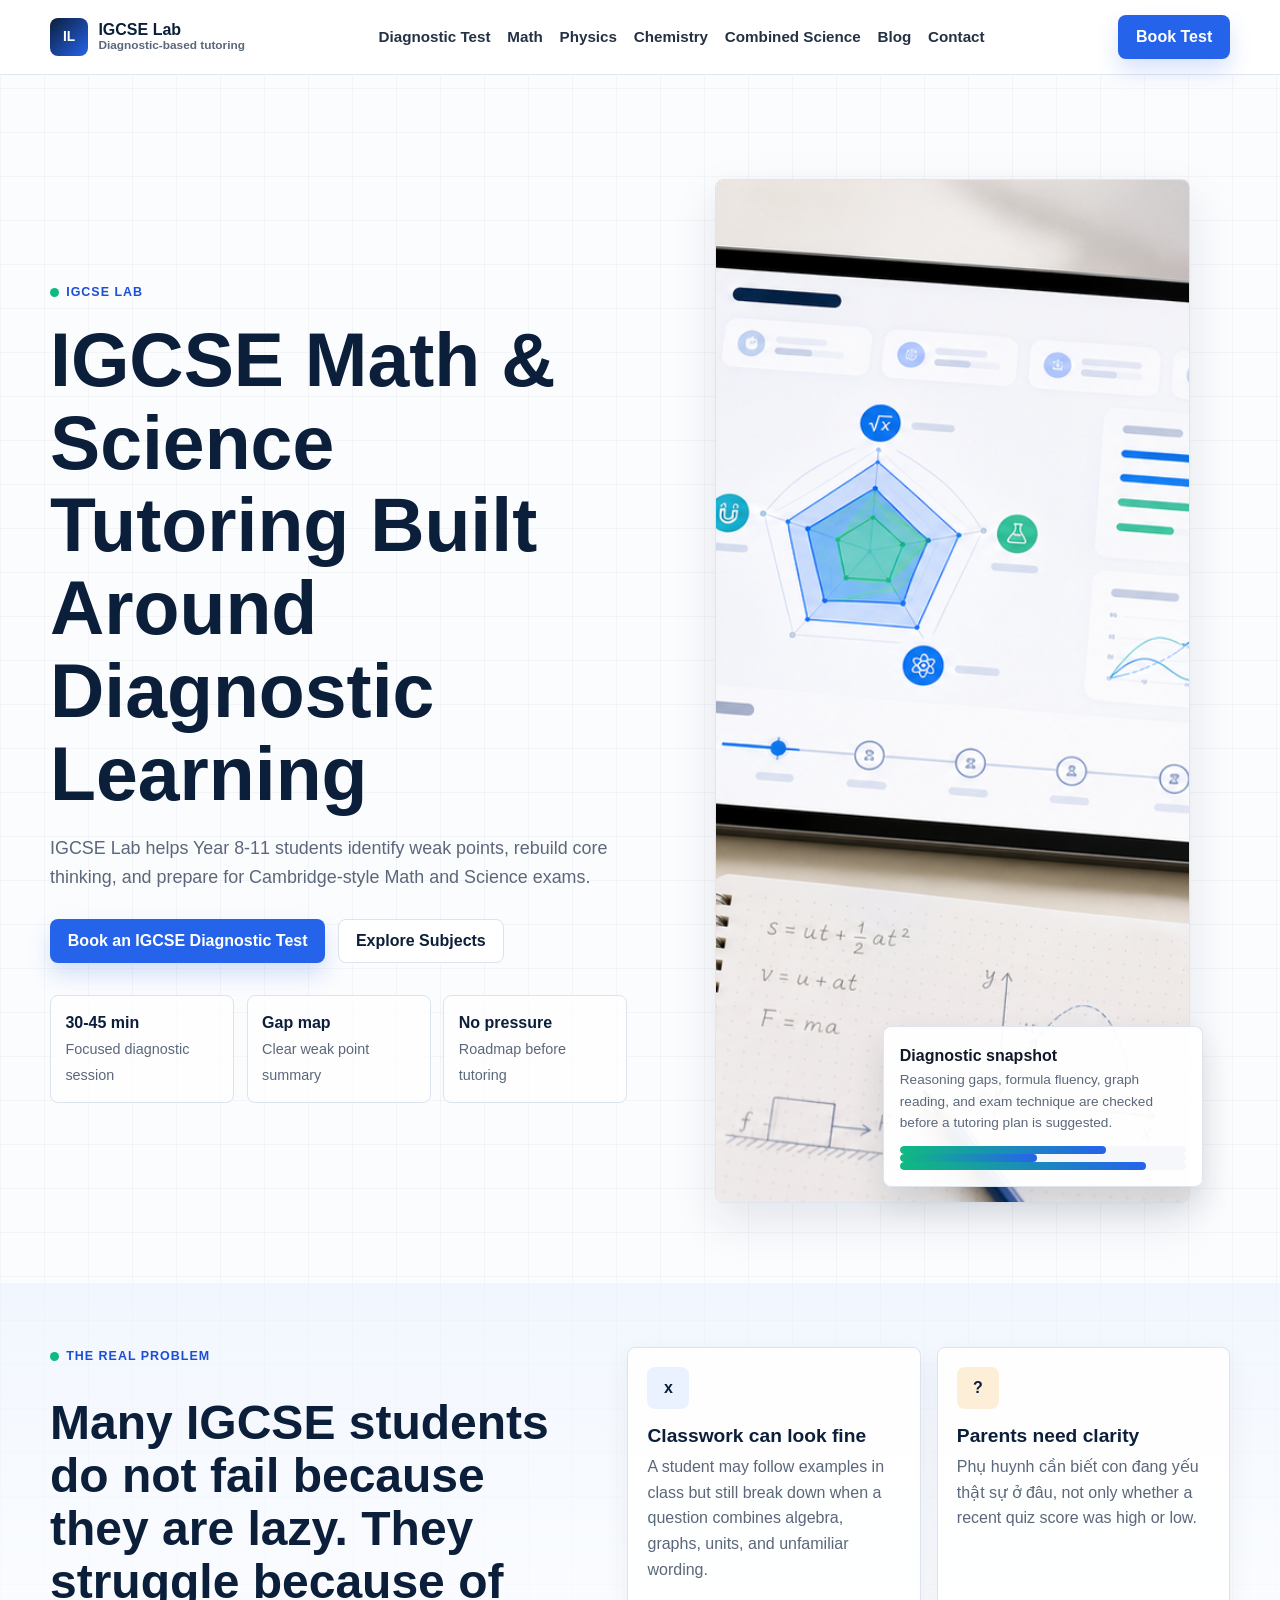
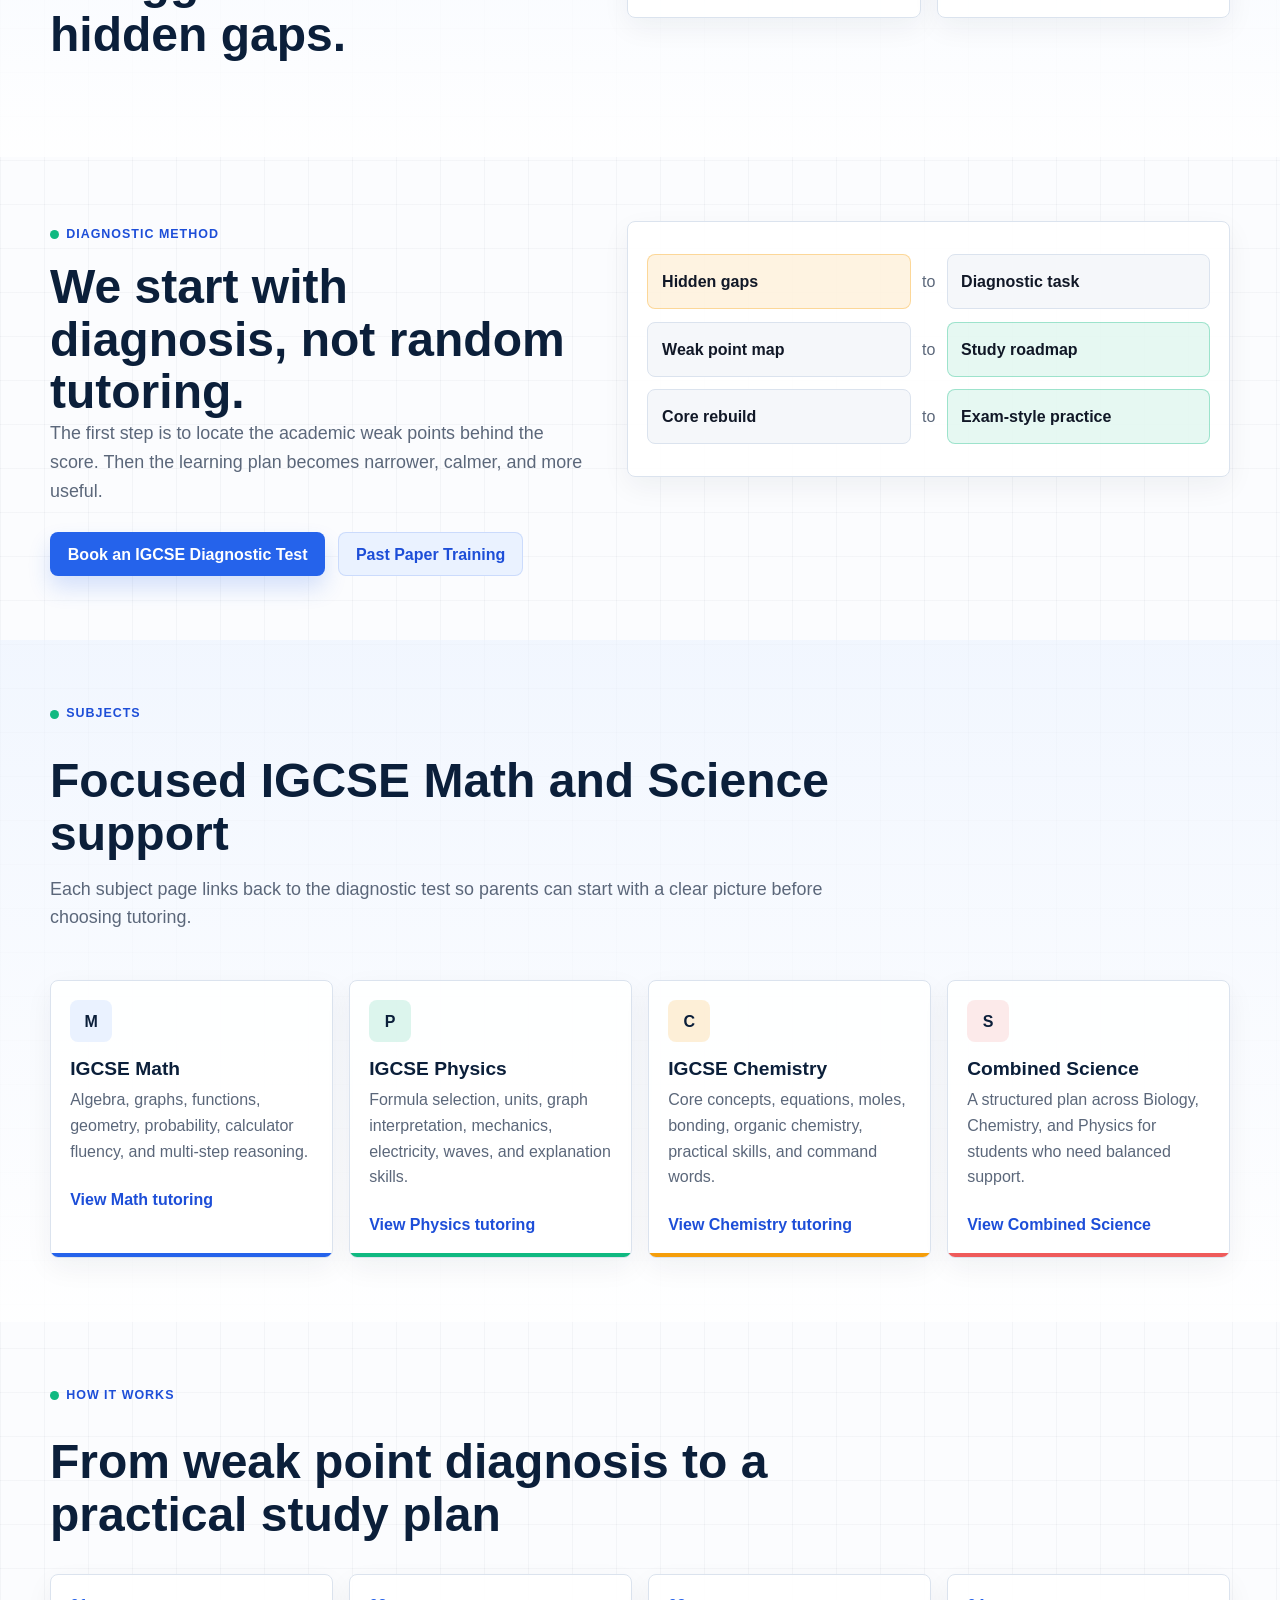
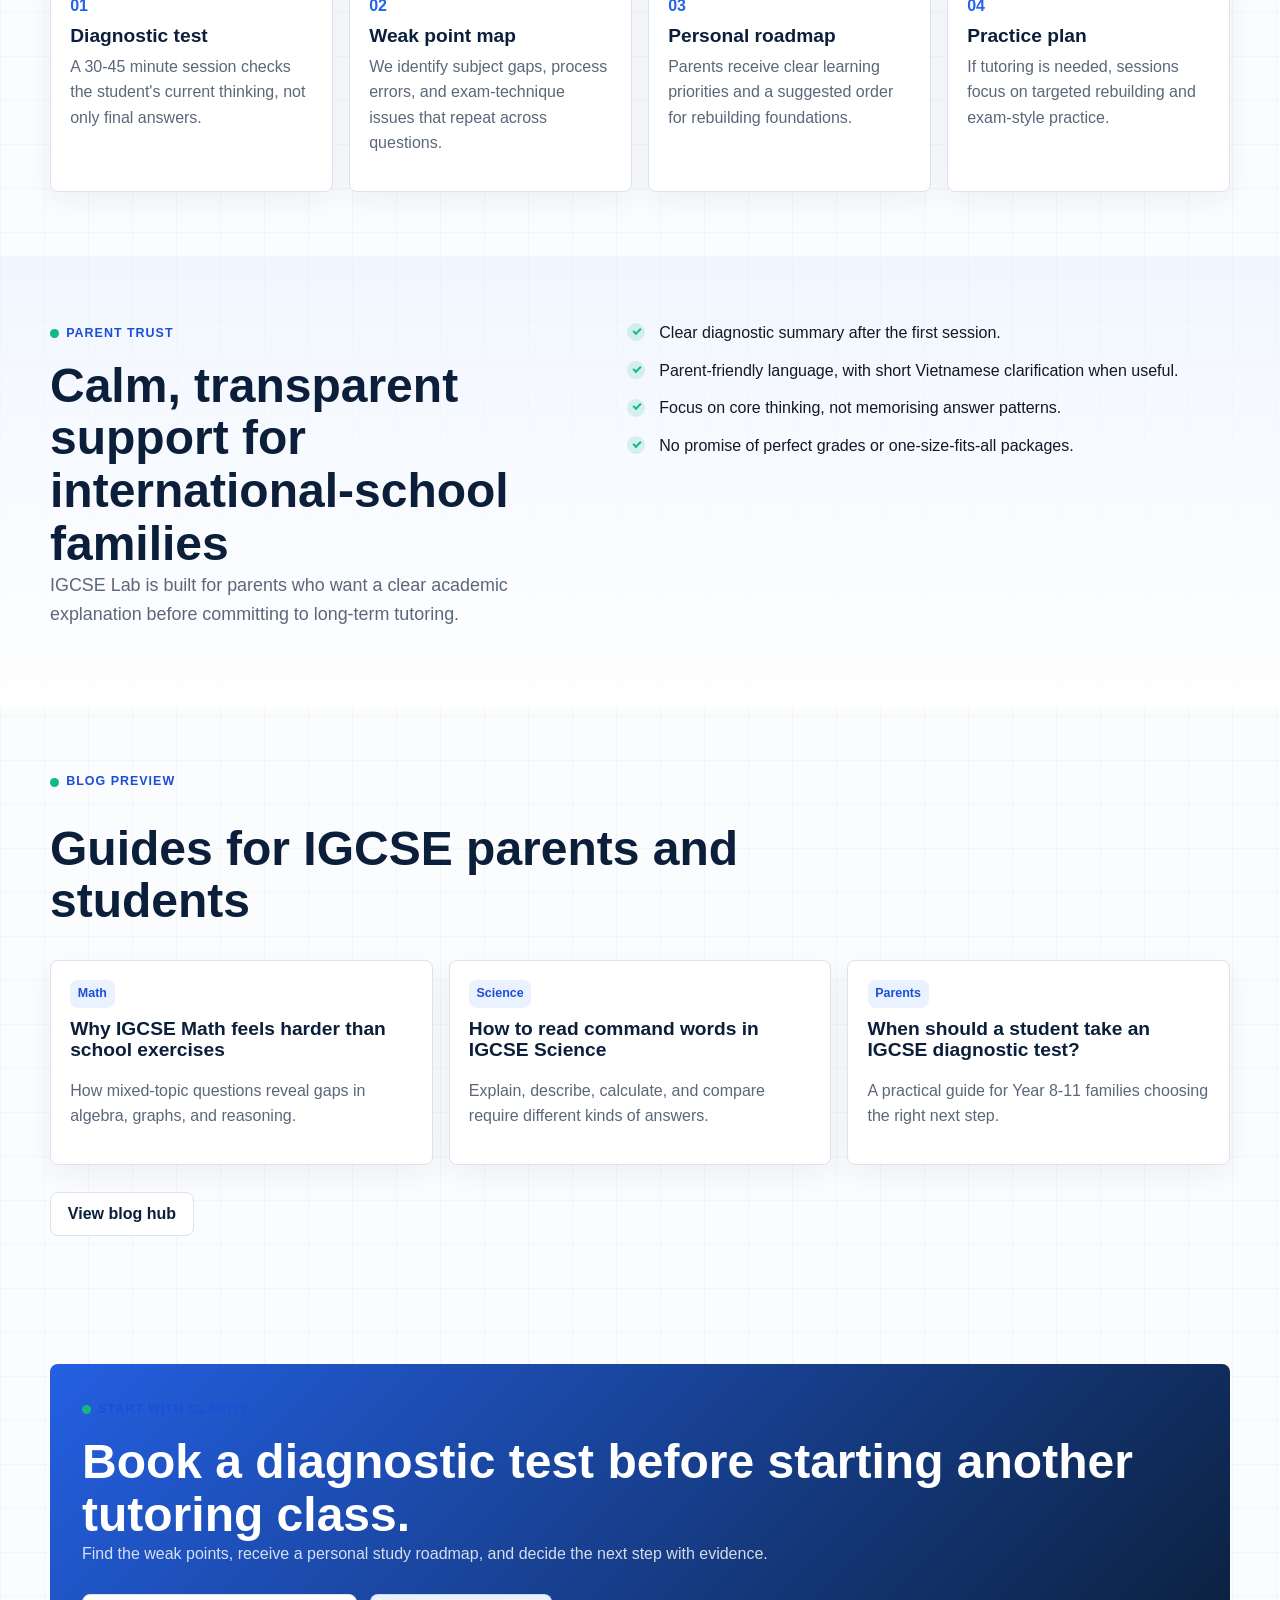
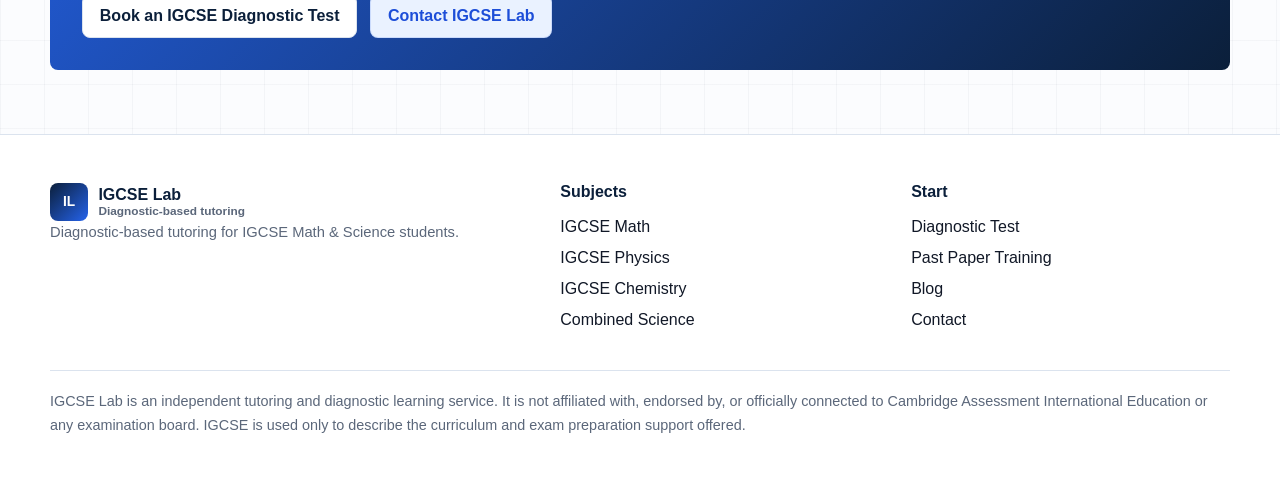
==== index.html @ e0f46c7d "Initial IGCSE Lab website" ====
<!doctype html>
<html lang="en">
  <head>
    <meta charset="utf-8">
    <meta name="viewport" content="width=device-width, initial-scale=1">
    <title>IGCSE Math & Science Tutoring Built Around Diagnostic Learning | IGCSE Lab</title>
    <meta name="description" content="IGCSE Lab helps Year 8-11 students identify weak points, rebuild core thinking, and prepare for Cambridge-style Math and Science exams.">
    <link rel="canonical" href="https://igcselab.com/">
    <meta property="og:title" content="IGCSE Math & Science Tutoring Built Around Diagnostic Learning | IGCSE Lab">
    <meta property="og:description" content="Diagnostic-based tutoring for IGCSE Math and Science students in Vietnam.">
    <meta property="og:image" content="https://igcselab.com/assets/img/igcse-diagnostic-workspace.png">
    <meta property="og:type" content="website">
    <link rel="preload" as="image" href="assets/img/igcse-diagnostic-workspace.png">
    <link rel="stylesheet" href="assets/css/styles.css">
    <script type="application/ld+json">
      {
        "@context": "https://schema.org",
        "@type": "EducationalOrganization",
        "name": "IGCSE Lab",
        "url": "https://igcselab.com/",
        "description": "Diagnostic-based tutoring and learning system for IGCSE Math and Science students.",
        "areaServed": "Vietnam",
        "sameAs": []
      }
    </script>
  </head>
  <body>
    <a class="skip-link" href="#main">Skip to content</a>
    <header class="site-header">
      <div class="nav-shell">
        <a class="brand" href="./" aria-label="IGCSE Lab homepage">
          <span class="brand-mark">IL</span>
          <span class="brand-copy">IGCSE Lab <small>Diagnostic-based tutoring</small></span>
        </a>
        <nav class="nav-links" data-nav-links aria-label="Main navigation">
          <a href="igcse-diagnostic-test/">Diagnostic Test</a>
          <a href="igcse-math-tutor/">Math</a>
          <a href="igcse-physics-tutor/">Physics</a>
          <a href="igcse-chemistry-tutor/">Chemistry</a>
          <a href="igcse-combined-science-tutor/">Combined Science</a>
          <a href="blog/">Blog</a>
          <a href="contact/">Contact</a>
        </nav>
        <div class="nav-actions">
          <a class="button button-primary" href="igcse-diagnostic-test/">Book Test</a>
          <button class="menu-toggle" type="button" data-menu-toggle aria-label="Open menu" aria-expanded="false">
            <span></span><span></span><span></span>
          </button>
        </div>
      </div>
    </header>

    <main id="main">
      <section class="hero">
        <div class="container hero-grid">
          <div class="hero-copy">
            <span class="eyebrow">IGCSE Lab</span>
            <h1>IGCSE Math &amp; Science Tutoring Built Around Diagnostic Learning</h1>
            <p class="subtitle">IGCSE Lab helps Year 8-11 students identify weak points, rebuild core thinking, and prepare for Cambridge-style Math and Science exams.</p>
            <div class="hero-actions">
              <a class="button button-primary" href="igcse-diagnostic-test/">Book an IGCSE Diagnostic Test</a>
              <a class="button button-secondary" href="#subjects">Explore Subjects</a>
            </div>
            <div class="trust-row" aria-label="Key trust points">
              <div class="trust-item"><strong>30-45 min</strong><span>Focused diagnostic session</span></div>
              <div class="trust-item"><strong>Gap map</strong><span>Clear weak point summary</span></div>
              <div class="trust-item"><strong>No pressure</strong><span>Roadmap before tutoring</span></div>
            </div>
          </div>
          <figure class="hero-media">
            <img src="assets/img/igcse-diagnostic-workspace.png" width="1536" height="1024" alt="Diagnostic learning workspace with study roadmap, math notes, science notes, and exam practice materials">
            <figcaption class="metric-strip">
              <strong>Diagnostic snapshot</strong>
              <span>Reasoning gaps, formula fluency, graph reading, and exam technique are checked before a tutoring plan is suggested.</span>
              <span class="progress-line" aria-hidden="true">
                <span class="bar"><i style="width: 72%"></i></span>
                <span class="bar"><i style="width: 48%"></i></span>
                <span class="bar"><i style="width: 86%"></i></span>
              </span>
            </figcaption>
          </figure>
        </div>
      </section>

      <section class="section section-alt">
        <div class="container split">
          <div class="section-header">
            <span class="eyebrow">The real problem</span>
            <h2>Many IGCSE students do not fail because they are lazy. They struggle because of hidden gaps.</h2>
          </div>
          <div class="grid grid-2">
            <div class="card">
              <span class="icon">x</span>
              <h3>Classwork can look fine</h3>
              <p>A student may follow examples in class but still break down when a question combines algebra, graphs, units, and unfamiliar wording.</p>
            </div>
            <div class="card">
              <span class="icon icon-amber">?</span>
              <h3>Parents need clarity</h3>
              <p>Phụ huynh cần biết con đang yếu thật sự ở đâu, not only whether a recent quiz score was high or low.</p>
            </div>
          </div>
        </div>
      </section>

      <section class="section">
        <div class="container split">
          <div>
            <span class="eyebrow">Diagnostic method</span>
            <h2>We start with diagnosis, not random tutoring.</h2>
            <p class="section-lead">The first step is to locate the academic weak points behind the score. Then the learning plan becomes narrower, calmer, and more useful.</p>
            <div class="section-actions">
              <a class="button button-primary" href="igcse-diagnostic-test/">Book an IGCSE Diagnostic Test</a>
              <a class="button button-soft" href="igcse-past-paper-training/">Past Paper Training</a>
            </div>
          </div>
          <div class="diagnostic-map" aria-label="Diagnostic learning map">
            <div class="map-row">
              <div class="map-node warn">Hidden gaps</div>
              <div class="map-arrow">to</div>
              <div class="map-node">Diagnostic task</div>
            </div>
            <div class="map-row">
              <div class="map-node">Weak point map</div>
              <div class="map-arrow">to</div>
              <div class="map-node good">Study roadmap</div>
            </div>
            <div class="map-row">
              <div class="map-node">Core rebuild</div>
              <div class="map-arrow">to</div>
              <div class="map-node good">Exam-style practice</div>
            </div>
          </div>
        </div>
      </section>

      <section class="section section-alt" id="subjects">
        <div class="container">
          <div class="section-header">
            <span class="eyebrow">Subjects</span>
            <h2>Focused IGCSE Math and Science support</h2>
            <p class="section-lead">Each subject page links back to the diagnostic test so parents can start with a clear picture before choosing tutoring.</p>
          </div>
          <div class="grid grid-4">
            <article class="subject-card">
              <span class="icon">M</span>
              <h3>IGCSE Math</h3>
              <p>Algebra, graphs, functions, geometry, probability, calculator fluency, and multi-step reasoning.</p>
              <a href="igcse-math-tutor/">View Math tutoring</a>
            </article>
            <article class="subject-card">
              <span class="icon icon-green">P</span>
              <h3>IGCSE Physics</h3>
              <p>Formula selection, units, graph interpretation, mechanics, electricity, waves, and explanation skills.</p>
              <a href="igcse-physics-tutor/">View Physics tutoring</a>
            </article>
            <article class="subject-card">
              <span class="icon icon-amber">C</span>
              <h3>IGCSE Chemistry</h3>
              <p>Core concepts, equations, moles, bonding, organic chemistry, practical skills, and command words.</p>
              <a href="igcse-chemistry-tutor/">View Chemistry tutoring</a>
            </article>
            <article class="subject-card">
              <span class="icon icon-rose">S</span>
              <h3>Combined Science</h3>
              <p>A structured plan across Biology, Chemistry, and Physics for students who need balanced support.</p>
              <a href="igcse-combined-science-tutor/">View Combined Science</a>
            </article>
          </div>
        </div>
      </section>

      <section class="section">
        <div class="container">
          <div class="section-header">
            <span class="eyebrow">How it works</span>
            <h2>From weak point diagnosis to a practical study plan</h2>
          </div>
          <div class="grid grid-4 process">
            <div class="card">
              <h3>Diagnostic test</h3>
              <p>A 30-45 minute session checks the student's current thinking, not only final answers.</p>
            </div>
            <div class="card">
              <h3>Weak point map</h3>
              <p>We identify subject gaps, process errors, and exam-technique issues that repeat across questions.</p>
            </div>
            <div class="card">
              <h3>Personal roadmap</h3>
              <p>Parents receive clear learning priorities and a suggested order for rebuilding foundations.</p>
            </div>
            <div class="card">
              <h3>Practice plan</h3>
              <p>If tutoring is needed, sessions focus on targeted rebuilding and exam-style practice.</p>
            </div>
          </div>
        </div>
      </section>

      <section class="section section-alt">
        <div class="container split">
          <div>
            <span class="eyebrow">Parent trust</span>
            <h2>Calm, transparent support for international-school families</h2>
            <p class="section-lead">IGCSE Lab is built for parents who want a clear academic explanation before committing to long-term tutoring.</p>
          </div>
          <ul class="check-list">
            <li>Clear diagnostic summary after the first session.</li>
            <li>Parent-friendly language, with short Vietnamese clarification when useful.</li>
            <li>Focus on core thinking, not memorising answer patterns.</li>
            <li>No promise of perfect grades or one-size-fits-all packages.</li>
          </ul>
        </div>
      </section>

      <section class="section">
        <div class="container">
          <div class="section-header">
            <span class="eyebrow">Blog preview</span>
            <h2>Guides for IGCSE parents and students</h2>
          </div>
          <div class="grid grid-3">
            <article class="blog-card">
              <span class="tag">Math</span>
              <h3>Why IGCSE Math feels harder than school exercises</h3>
              <p>How mixed-topic questions reveal gaps in algebra, graphs, and reasoning.</p>
            </article>
            <article class="blog-card">
              <span class="tag">Science</span>
              <h3>How to read command words in IGCSE Science</h3>
              <p>Explain, describe, calculate, and compare require different kinds of answers.</p>
            </article>
            <article class="blog-card">
              <span class="tag">Parents</span>
              <h3>When should a student take an IGCSE diagnostic test?</h3>
              <p>A practical guide for Year 8-11 families choosing the right next step.</p>
            </article>
          </div>
          <div class="section-actions">
            <a class="button button-secondary" href="blog/">View blog hub</a>
          </div>
        </div>
      </section>

      <section class="section">
        <div class="container">
          <div class="cta-band">
            <span class="eyebrow">Start with clarity</span>
            <h2>Book a diagnostic test before starting another tutoring class.</h2>
            <p>Find the weak points, receive a personal study roadmap, and decide the next step with evidence.</p>
            <div class="section-actions">
              <a class="button button-secondary" href="igcse-diagnostic-test/">Book an IGCSE Diagnostic Test</a>
              <a class="button button-soft" href="contact/">Contact IGCSE Lab</a>
            </div>
          </div>
        </div>
      </section>
    </main>

    <footer class="site-footer">
      <div class="container">
        <div class="footer-grid">
          <div>
            <a class="brand" href="./">
              <span class="brand-mark">IL</span>
              <span class="brand-copy">IGCSE Lab <small>Diagnostic-based tutoring</small></span>
            </a>
            <p class="microcopy">Diagnostic-based tutoring for IGCSE Math &amp; Science students.</p>
          </div>
          <div>
            <h3>Subjects</h3>
            <ul>
              <li><a href="igcse-math-tutor/">IGCSE Math</a></li>
              <li><a href="igcse-physics-tutor/">IGCSE Physics</a></li>
              <li><a href="igcse-chemistry-tutor/">IGCSE Chemistry</a></li>
              <li><a href="igcse-combined-science-tutor/">Combined Science</a></li>
            </ul>
          </div>
          <div>
            <h3>Start</h3>
            <ul>
              <li><a href="igcse-diagnostic-test/">Diagnostic Test</a></li>
              <li><a href="igcse-past-paper-training/">Past Paper Training</a></li>
              <li><a href="blog/">Blog</a></li>
              <li><a href="contact/">Contact</a></li>
            </ul>
          </div>
        </div>
        <p class="disclaimer">IGCSE Lab is an independent tutoring and diagnostic learning service. It is not affiliated with, endorsed by, or officially connected to Cambridge Assessment International Education or any examination board. IGCSE is used only to describe the curriculum and exam preparation support offered.</p>
      </div>
    </footer>
    <script src="assets/js/main.js" defer></script>
  </body>
</html>
---- assets/css/styles.css ----
:root {
  --navy: #0b1f3a;
  --blue: #2563eb;
  --blue-dark: #1d4ed8;
  --light-blue: #eaf2ff;
  --soft-grey: #f5f7fa;
  --text: #111827;
  --muted: #5b677a;
  --line: #dbe3ee;
  --green: #10b981;
  --amber: #f59e0b;
  --rose: #ef5b5b;
  --white: #ffffff;
  --shadow: 0 18px 45px rgba(11, 31, 58, 0.1);
  --radius: 8px;
  --max: 1180px;
}

* {
  box-sizing: border-box;
}

html {
  scroll-behavior: smooth;
}

body {
  margin: 0;
  color: var(--text);
  background:
    linear-gradient(90deg, rgba(11, 31, 58, 0.035) 1px, transparent 1px),
    linear-gradient(rgba(11, 31, 58, 0.03) 1px, transparent 1px),
    #fbfcfe;
  background-size: 44px 44px;
  font-family: Inter, "Segoe UI", Arial, sans-serif;
  line-height: 1.6;
}

img {
  display: block;
  max-width: 100%;
}

a {
  color: inherit;
  text-decoration: none;
}

a:hover {
  color: var(--blue);
}

p {
  margin: 0 0 1rem;
}

ul,
ol {
  margin: 0;
  padding-left: 1.25rem;
}

li + li {
  margin-top: 0.45rem;
}

.skip-link {
  position: absolute;
  left: 1rem;
  top: -10rem;
  z-index: 100;
  padding: 0.65rem 0.9rem;
  background: var(--navy);
  color: var(--white);
  border-radius: var(--radius);
}

.skip-link:focus {
  top: 1rem;
}

.site-header {
  position: sticky;
  top: 0;
  z-index: 20;
  border-bottom: 1px solid rgba(219, 227, 238, 0.85);
  background: rgba(255, 255, 255, 0.92);
  backdrop-filter: blur(16px);
}

.nav-shell,
.container {
  width: min(var(--max), calc(100% - 2rem));
  margin: 0 auto;
}

.nav-shell {
  display: flex;
  align-items: center;
  justify-content: space-between;
  min-height: 74px;
  gap: 1rem;
}

.brand {
  display: inline-flex;
  align-items: center;
  gap: 0.65rem;
  font-weight: 800;
  color: var(--navy);
}

.brand-mark {
  display: grid;
  width: 38px;
  height: 38px;
  place-items: center;
  color: var(--white);
  background: linear-gradient(135deg, var(--navy), var(--blue));
  border-radius: var(--radius);
  font-size: 0.86rem;
  letter-spacing: 0;
}

.brand-copy {
  display: grid;
  line-height: 1.15;
}

.brand-copy small {
  color: var(--muted);
  font-size: 0.74rem;
  font-weight: 600;
}

.nav-links {
  display: flex;
  align-items: center;
  gap: 1.05rem;
  font-size: 0.95rem;
  font-weight: 650;
  color: #243144;
}

.nav-actions {
  display: flex;
  align-items: center;
  gap: 0.6rem;
}

.menu-toggle {
  display: none;
  width: 42px;
  height: 42px;
  border: 1px solid var(--line);
  background: var(--white);
  border-radius: var(--radius);
  color: var(--navy);
  cursor: pointer;
}

.menu-toggle span {
  display: block;
  width: 18px;
  height: 2px;
  margin: 4px auto;
  background: currentColor;
}

.button {
  display: inline-flex;
  align-items: center;
  justify-content: center;
  gap: 0.45rem;
  min-height: 44px;
  padding: 0.72rem 1.05rem;
  border: 1px solid transparent;
  border-radius: var(--radius);
  font-weight: 750;
  line-height: 1.1;
  cursor: pointer;
  transition: transform 160ms ease, box-shadow 160ms ease, background 160ms ease;
}

.button:hover {
  transform: translateY(-1px);
}

.button-primary {
  color: var(--white);
  background: var(--blue);
  box-shadow: 0 12px 22px rgba(37, 99, 235, 0.18);
}

.button-primary:hover {
  color: var(--white);
  background: var(--blue-dark);
}

.button-secondary {
  color: var(--navy);
  background: var(--white);
  border-color: var(--line);
}

.button-secondary:hover {
  background: var(--light-blue);
}

.button-soft {
  color: var(--blue-dark);
  background: var(--light-blue);
  border-color: rgba(37, 99, 235, 0.16);
}

.hero,
.page-hero {
  position: relative;
  overflow: hidden;
}

.hero {
  padding: 5.5rem 0 4rem;
}

.page-hero {
  padding: 4.5rem 0 3rem;
  background:
    radial-gradient(circle at 14% 18%, rgba(16, 185, 129, 0.12), transparent 25rem),
    linear-gradient(180deg, #ffffff 0%, #f7faff 100%);
}

.hero-grid {
  display: grid;
  grid-template-columns: minmax(0, 1.02fr) minmax(320px, 0.98fr);
  align-items: center;
  gap: 3rem;
}

.hero-copy {
  max-width: 680px;
}

.eyebrow {
  display: inline-flex;
  align-items: center;
  gap: 0.45rem;
  margin-bottom: 1rem;
  color: var(--blue-dark);
  font-size: 0.78rem;
  font-weight: 800;
  letter-spacing: 0.08em;
  text-transform: uppercase;
}

.eyebrow::before {
  content: "";
  width: 9px;
  height: 9px;
  border-radius: 999px;
  background: var(--green);
}

h1,
h2,
h3 {
  margin: 0;
  color: var(--navy);
  line-height: 1.1;
  letter-spacing: 0;
}

h1 {
  max-width: 840px;
  font-size: clamp(2.35rem, 6vw, 4.7rem);
}

h2 {
  font-size: clamp(1.85rem, 4vw, 3rem);
}

h3 {
  font-size: 1.2rem;
}

.subtitle,
.section-lead {
  color: var(--muted);
  font-size: 1.12rem;
}

.subtitle {
  max-width: 720px;
  margin: 1.2rem 0 0;
}

.hero-actions,
.section-actions {
  display: flex;
  flex-wrap: wrap;
  gap: 0.8rem;
  margin-top: 1.7rem;
}

.trust-row {
  display: grid;
  grid-template-columns: repeat(3, minmax(0, 1fr));
  gap: 0.8rem;
  margin-top: 2rem;
}

.trust-item {
  padding: 0.9rem;
  border: 1px solid var(--line);
  border-radius: var(--radius);
  background: rgba(255, 255, 255, 0.74);
}

.trust-item strong {
  display: block;
  color: var(--navy);
}

.trust-item span {
  color: var(--muted);
  font-size: 0.9rem;
}

.hero-media {
  position: relative;
}

.hero-media img {
  aspect-ratio: 4 / 3;
  width: 100%;
  object-fit: cover;
  border: 1px solid rgba(219, 227, 238, 0.9);
  border-radius: var(--radius);
  box-shadow: var(--shadow);
}

.metric-strip {
  position: absolute;
  right: -0.8rem;
  bottom: 1rem;
  width: min(320px, 86%);
  padding: 1rem;
  border: 1px solid rgba(219, 227, 238, 0.9);
  border-radius: var(--radius);
  background: rgba(255, 255, 255, 0.94);
  box-shadow: 0 16px 32px rgba(11, 31, 58, 0.12);
}

.metric-strip span {
  display: block;
  color: var(--muted);
  font-size: 0.85rem;
}

.progress-line {
  display: grid;
  gap: 0.55rem;
  margin-top: 0.75rem;
}

.bar {
  height: 8px;
  overflow: hidden;
  background: var(--soft-grey);
  border-radius: 999px;
}

.bar i {
  display: block;
  height: 100%;
  background: linear-gradient(90deg, var(--green), var(--blue));
  border-radius: inherit;
}

.section {
  padding: 4rem 0;
}

.section-alt {
  background: linear-gradient(180deg, rgba(234, 242, 255, 0.56), rgba(255, 255, 255, 0.86));
}

.section-header {
  display: grid;
  gap: 0.9rem;
  max-width: 800px;
  margin-bottom: 2rem;
}

.split {
  display: grid;
  grid-template-columns: minmax(0, 0.95fr) minmax(320px, 1.05fr);
  gap: 2rem;
  align-items: start;
}

.grid {
  display: grid;
  gap: 1rem;
}

.grid-2 {
  grid-template-columns: repeat(2, minmax(0, 1fr));
}

.grid-3 {
  grid-template-columns: repeat(3, minmax(0, 1fr));
}

.grid-4 {
  grid-template-columns: repeat(4, minmax(0, 1fr));
}

.card,
.subject-card,
.form-card,
.diagnostic-map,
.faq details,
.blog-card,
.contact-panel {
  border: 1px solid var(--line);
  border-radius: var(--radius);
  background: rgba(255, 255, 255, 0.92);
  box-shadow: 0 10px 28px rgba(11, 31, 58, 0.055);
}

.card,
.subject-card,
.blog-card,
.contact-panel {
  padding: 1.2rem;
}

.card h3,
.subject-card h3,
.blog-card h3 {
  margin-bottom: 0.5rem;
}

.card p,
.subject-card p,
.blog-card p {
  color: var(--muted);
}

.icon {
  display: inline-grid;
  width: 42px;
  height: 42px;
  margin-bottom: 1rem;
  place-items: center;
  border-radius: var(--radius);
  color: var(--navy);
  background: var(--light-blue);
  font-weight: 850;
}

.icon-green {
  background: rgba(16, 185, 129, 0.14);
}

.icon-amber {
  background: rgba(245, 158, 11, 0.16);
}

.icon-rose {
  background: rgba(239, 91, 91, 0.13);
}

.subject-card {
  position: relative;
  overflow: hidden;
  min-height: 240px;
}

.subject-card::after {
  content: "";
  position: absolute;
  inset: auto 0 0;
  height: 4px;
  background: var(--blue);
}

.subject-card:nth-child(2)::after {
  background: var(--green);
}

.subject-card:nth-child(3)::after {
  background: var(--amber);
}

.subject-card:nth-child(4)::after {
  background: var(--rose);
}

.subject-card a {
  display: inline-flex;
  margin-top: 0.4rem;
  color: var(--blue-dark);
  font-weight: 750;
}

.check-list {
  display: grid;
  gap: 0.75rem;
  padding: 0;
  list-style: none;
}

.check-list li {
  position: relative;
  margin: 0;
  padding-left: 2rem;
}

.check-list li::before {
  content: "";
  position: absolute;
  left: 0;
  top: 0.2rem;
  width: 18px;
  height: 18px;
  border-radius: 50%;
  background: rgba(16, 185, 129, 0.14);
}

.check-list li::after {
  content: "";
  position: absolute;
  left: 6px;
  top: 8px;
  width: 6px;
  height: 3px;
  border-left: 2px solid var(--green);
  border-bottom: 2px solid var(--green);
  transform: rotate(-45deg);
}

.process {
  counter-reset: step;
}

.process .card {
  position: relative;
  padding-top: 3.1rem;
}

.process .card::before {
  counter-increment: step;
  content: "0" counter(step);
  position: absolute;
  left: 1.2rem;
  top: 1.1rem;
  color: var(--blue);
  font-weight: 850;
}

.diagnostic-map {
  padding: 1.2rem;
}

.map-row {
  display: grid;
  grid-template-columns: 1fr auto 1fr;
  align-items: center;
  gap: 0.7rem;
  margin: 0.8rem 0;
}

.map-node {
  padding: 0.85rem;
  border: 1px solid var(--line);
  border-radius: var(--radius);
  background: var(--soft-grey);
  font-weight: 700;
}

.map-node.good {
  background: rgba(16, 185, 129, 0.1);
  border-color: rgba(16, 185, 129, 0.34);
}

.map-node.warn {
  background: rgba(245, 158, 11, 0.12);
  border-color: rgba(245, 158, 11, 0.34);
}

.map-arrow {
  color: var(--muted);
}

.form-card {
  padding: 1.25rem;
}

.lead-form {
  display: grid;
  gap: 1rem;
}

.form-grid {
  display: grid;
  grid-template-columns: repeat(2, minmax(0, 1fr));
  gap: 1rem;
}

.field {
  display: grid;
  gap: 0.35rem;
}

.field label {
  color: #223047;
  font-size: 0.9rem;
  font-weight: 750;
}

input,
select,
textarea {
  width: 100%;
  min-height: 46px;
  padding: 0.76rem 0.82rem;
  color: var(--text);
  border: 1px solid #cfd8e6;
  border-radius: var(--radius);
  background: var(--white);
  font: inherit;
}

textarea {
  min-height: 116px;
  resize: vertical;
}

input:focus,
select:focus,
textarea:focus {
  outline: 3px solid rgba(37, 99, 235, 0.16);
  border-color: var(--blue);
}

.form-note,
.microcopy {
  color: var(--muted);
  font-size: 0.92rem;
}

.form-status {
  min-height: 1.4rem;
  color: var(--green);
  font-weight: 750;
}

.faq {
  display: grid;
  gap: 0.75rem;
}

.faq details {
  padding: 1rem 1.1rem;
}

.faq summary {
  color: var(--navy);
  cursor: pointer;
  font-weight: 780;
}

.faq p {
  margin: 0.7rem 0 0;
  color: var(--muted);
}

.mini-nav {
  display: flex;
  flex-wrap: wrap;
  gap: 0.6rem;
}

.mini-nav a {
  padding: 0.55rem 0.75rem;
  border: 1px solid var(--line);
  border-radius: var(--radius);
  background: var(--white);
  color: var(--navy);
  font-weight: 700;
}

.cta-band {
  padding: 2rem;
  border-radius: var(--radius);
  background:
    linear-gradient(135deg, rgba(37, 99, 235, 0.95), rgba(11, 31, 58, 0.98)),
    var(--navy);
  color: var(--white);
}

.cta-band h2,
.cta-band p {
  color: var(--white);
}

.cta-band p {
  max-width: 720px;
  color: rgba(255, 255, 255, 0.82);
}

.cta-band .button-secondary {
  color: var(--navy);
}

.blog-card {
  display: grid;
  gap: 0.6rem;
}

.blog-card .tag {
  width: fit-content;
  padding: 0.25rem 0.48rem;
  border-radius: var(--radius);
  background: var(--light-blue);
  color: var(--blue-dark);
  font-size: 0.78rem;
  font-weight: 800;
}

.blog-card details {
  color: var(--muted);
}

.blog-card summary {
  cursor: pointer;
  color: var(--navy);
  font-weight: 750;
}

.contact-list {
  display: grid;
  gap: 0.75rem;
  padding: 0;
  list-style: none;
}

.contact-list li {
  display: flex;
  justify-content: space-between;
  gap: 1rem;
  margin: 0;
  padding: 0.75rem 0;
  border-bottom: 1px solid var(--line);
}

.contact-list li:last-child {
  border-bottom: 0;
}

.contact-list span {
  color: var(--muted);
}

.breadcrumbs {
  margin-bottom: 1rem;
  color: var(--muted);
  font-size: 0.9rem;
}

.breadcrumbs a {
  color: var(--blue-dark);
  font-weight: 700;
}

.site-footer {
  padding: 3rem 0 2rem;
  border-top: 1px solid var(--line);
  background: #ffffff;
}

.footer-grid {
  display: grid;
  grid-template-columns: 1.2fr 0.8fr 0.8fr;
  gap: 2rem;
}

.footer-grid h3 {
  margin-bottom: 0.8rem;
  font-size: 1rem;
}

.footer-grid ul {
  padding: 0;
  list-style: none;
}

.footer-grid li {
  margin: 0.35rem 0;
}

.disclaimer {
  margin-top: 2rem;
  padding-top: 1.2rem;
  border-top: 1px solid var(--line);
  color: var(--muted);
  font-size: 0.9rem;
}

@media (max-width: 920px) {
  .nav-links {
    position: fixed;
    left: 1rem;
    right: 1rem;
    top: 82px;
    display: none;
    flex-direction: column;
    align-items: stretch;
    padding: 1rem;
    border: 1px solid var(--line);
    border-radius: var(--radius);
    background: var(--white);
    box-shadow: var(--shadow);
  }

  .nav-links.is-open {
    display: flex;
  }

  .menu-toggle {
    display: inline-block;
  }

  .hero-grid,
  .split,
  .footer-grid {
    grid-template-columns: 1fr;
  }

  .grid-4,
  .grid-3 {
    grid-template-columns: repeat(2, minmax(0, 1fr));
  }

  .hero {
    padding-top: 4rem;
  }
}

@media (max-width: 680px) {
  .nav-actions .button {
    display: none;
  }

  .trust-row,
  .grid-4,
  .grid-3,
  .grid-2,
  .form-grid {
    grid-template-columns: 1fr;
  }

  .hero,
  .page-hero,
  .section {
    padding: 3rem 0;
  }

  .metric-strip {
    position: static;
    width: 100%;
    margin-top: 0.75rem;
  }

  .cta-band {
    padding: 1.3rem;
  }

  .map-row {
    grid-template-columns: 1fr;
  }

  .map-arrow {
    display: none;
  }
}
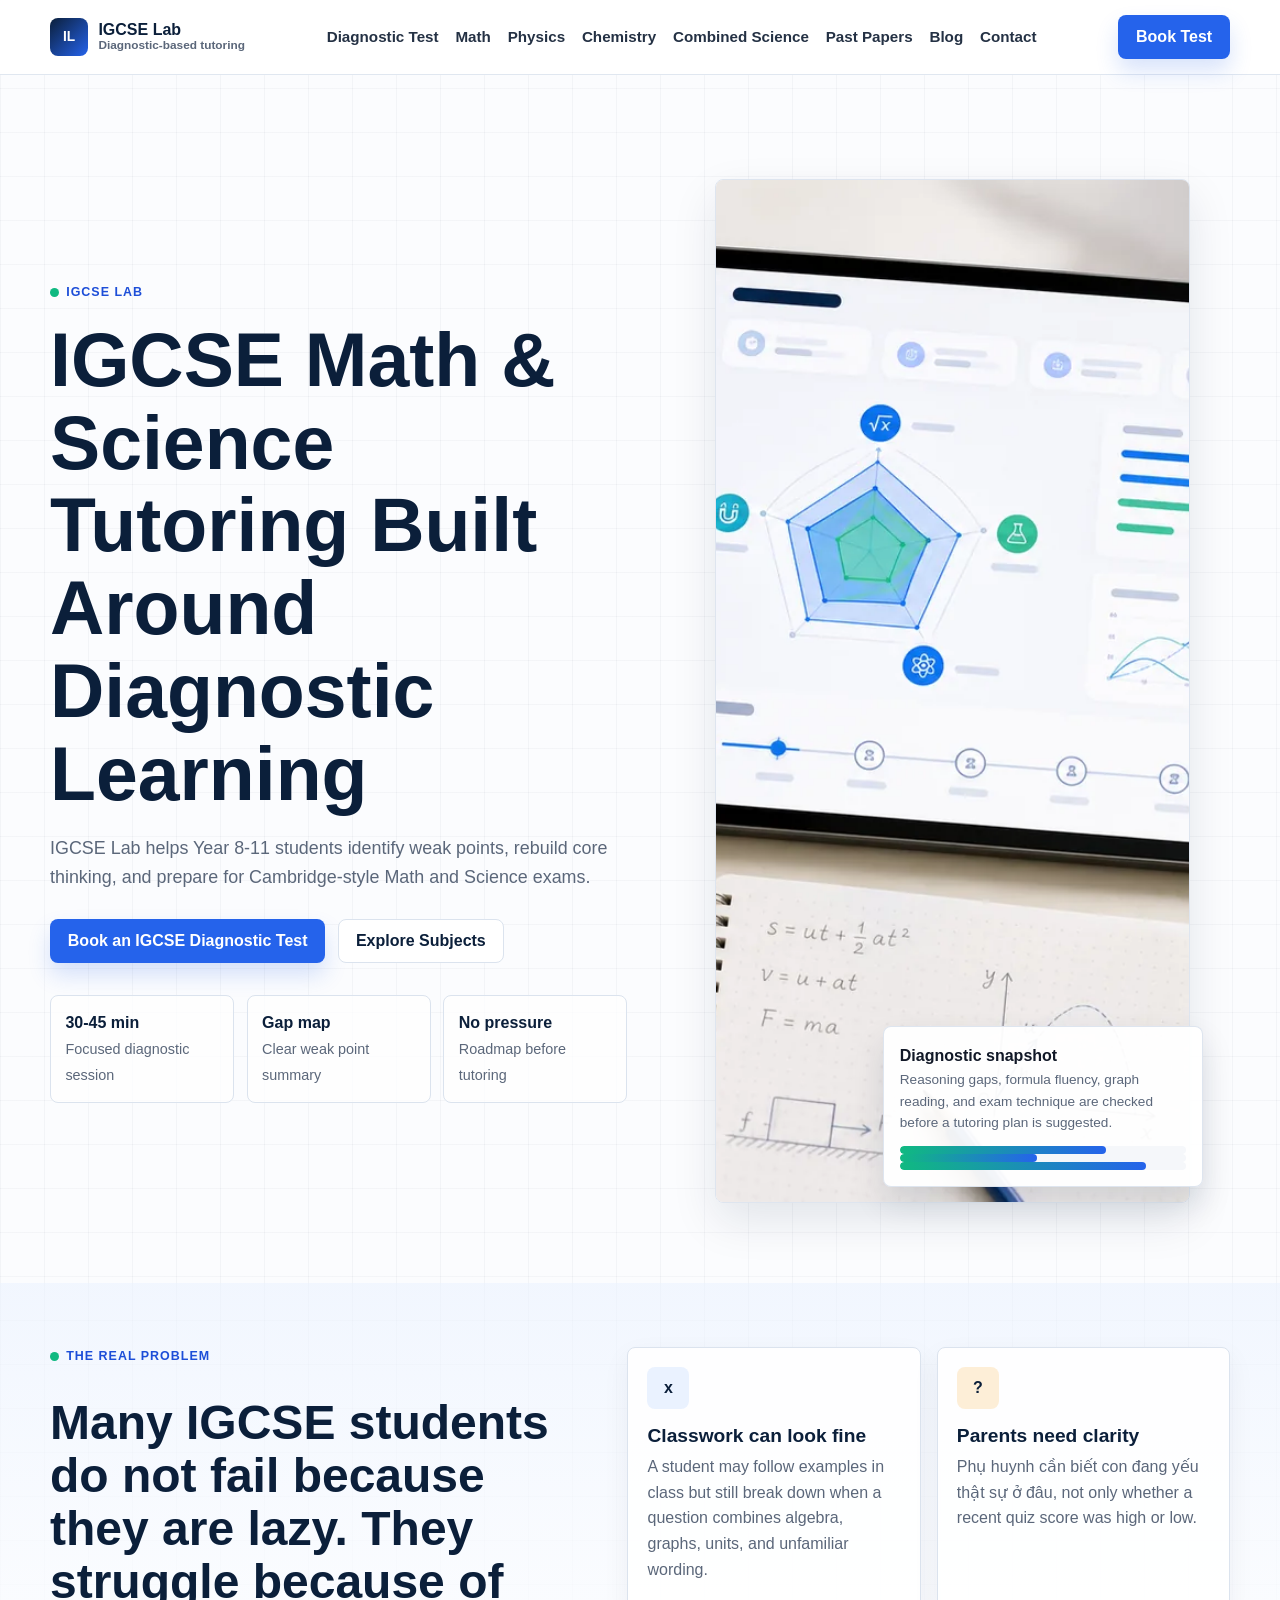
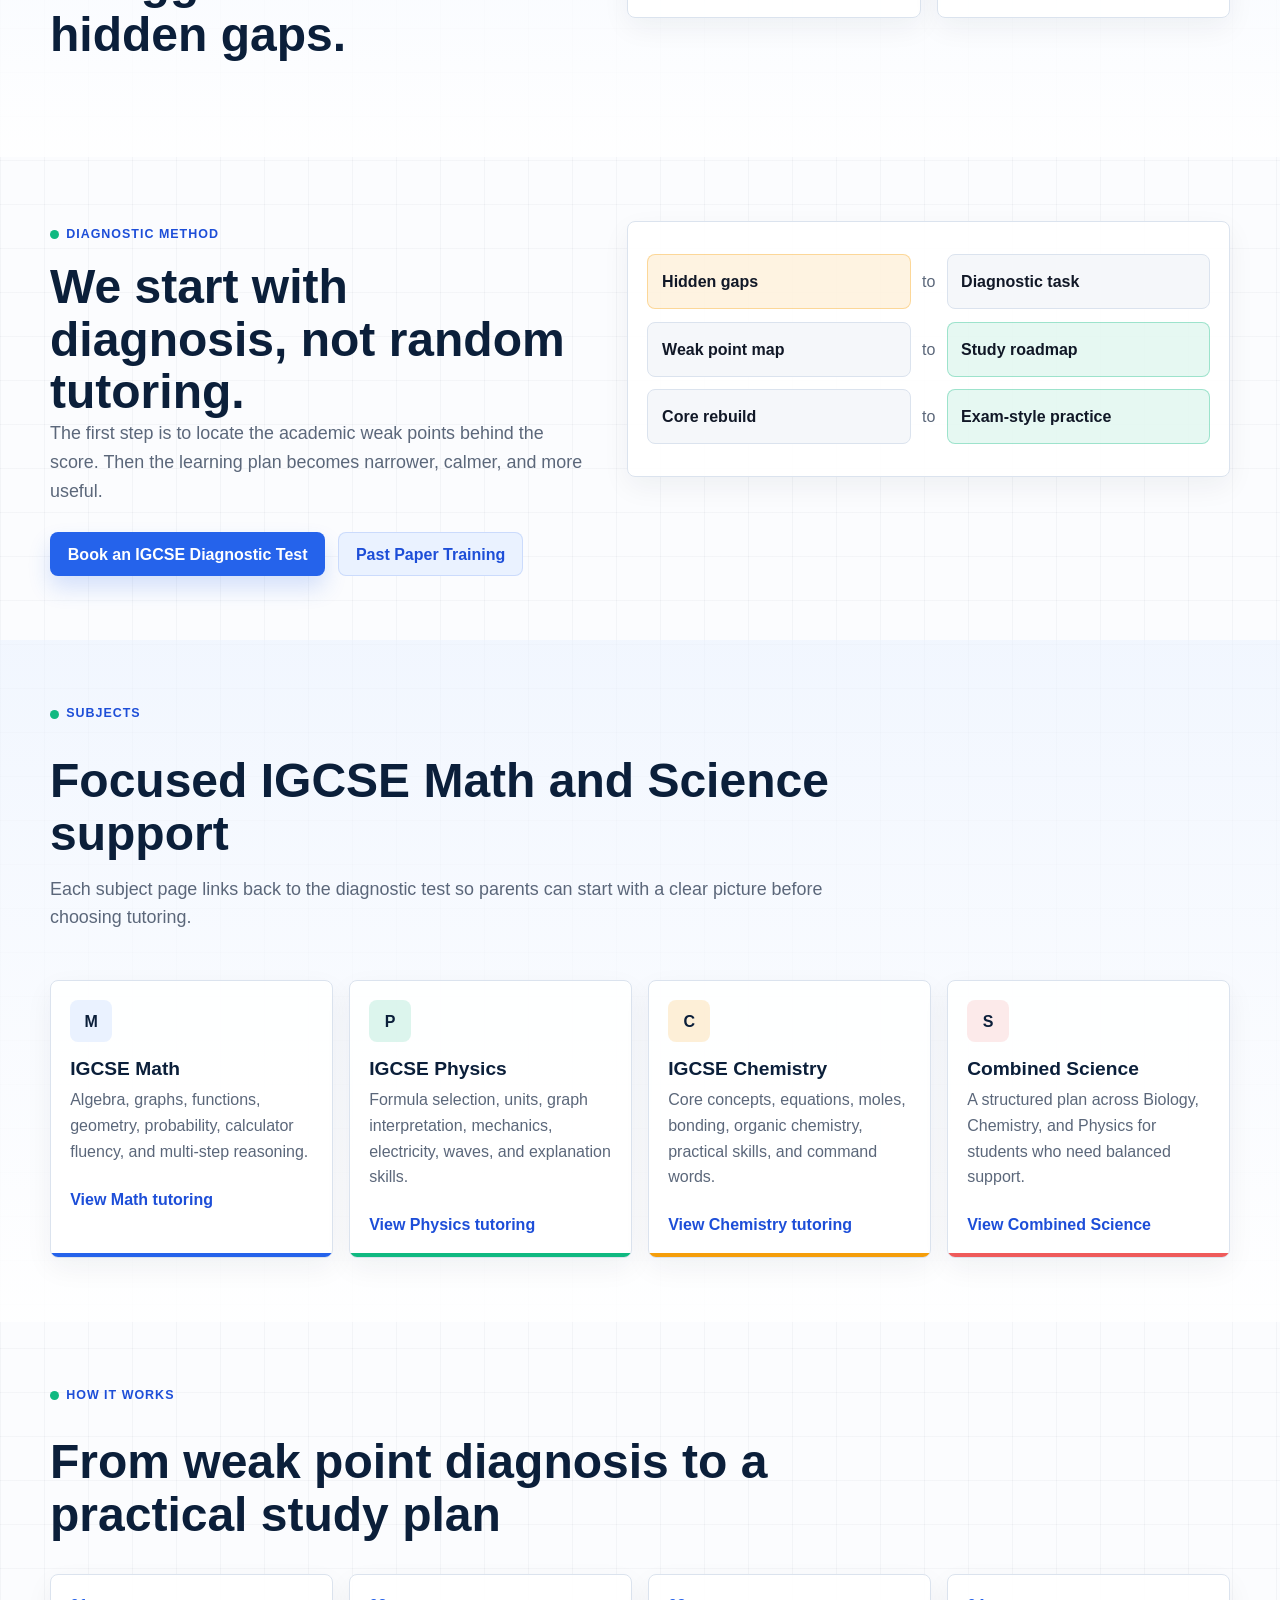
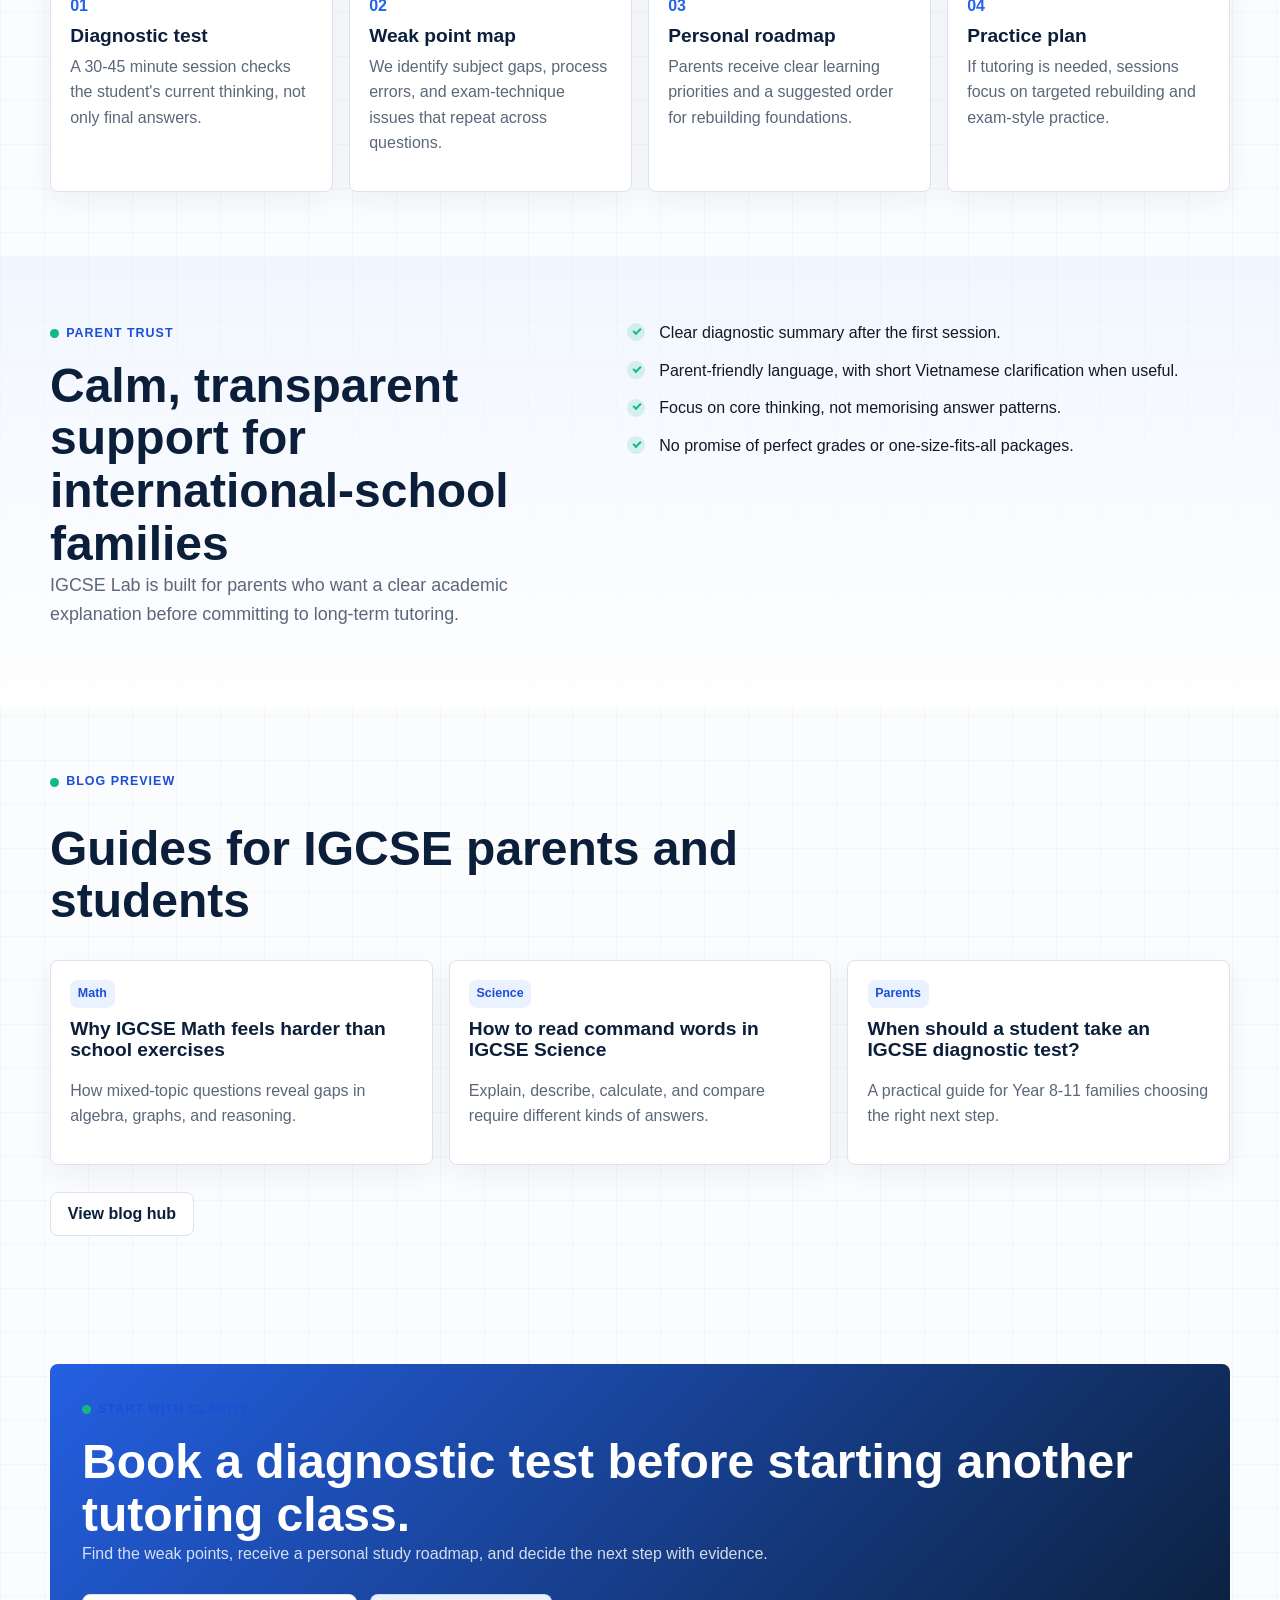
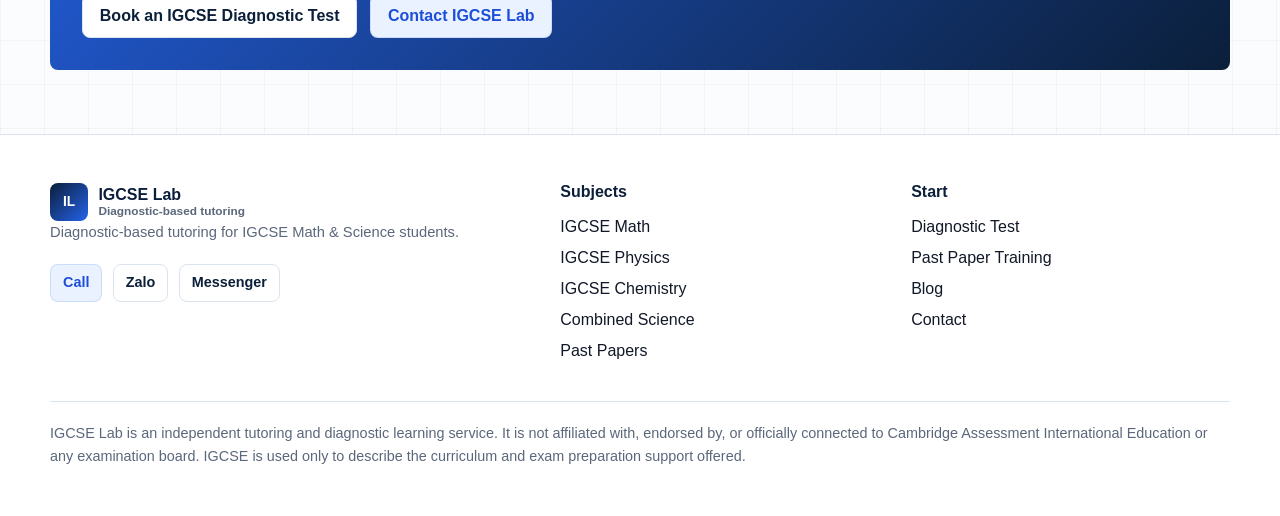
==== commit 3132ec9a: "Improve launch readiness for IGCSE Lab MVP" ====
--- a/index.html
+++ b/index.html
@@ -10,7 +10,7 @@
     <meta property="og:description" content="Diagnostic-based tutoring for IGCSE Math and Science students in Vietnam.">
     <meta property="og:image" content="https://igcselab.com/assets/img/igcse-diagnostic-workspace.png">
     <meta property="og:type" content="website">
-    <link rel="preload" as="image" href="assets/img/igcse-diagnostic-workspace.png">
+    <link rel="preload" as="image" href="assets/img/igcse-diagnostic-workspace.webp" type="image/webp">
     <link rel="stylesheet" href="assets/css/styles.css">
     <script type="application/ld+json">
       {
@@ -37,7 +37,7 @@
           <a href="igcse-math-tutor/">Math</a>
           <a href="igcse-physics-tutor/">Physics</a>
           <a href="igcse-chemistry-tutor/">Chemistry</a>
-          <a href="igcse-combined-science-tutor/">Combined Science</a>
+          <a href="igcse-combined-science-tutor/">Combined Science</a><a href="igcse-past-paper-training/">Past Papers</a>
           <a href="blog/">Blog</a>
           <a href="contact/">Contact</a>
         </nav>
@@ -68,7 +68,7 @@
             </div>
           </div>
           <figure class="hero-media">
-            <img src="assets/img/igcse-diagnostic-workspace.png" width="1536" height="1024" alt="Diagnostic learning workspace with study roadmap, math notes, science notes, and exam practice materials">
+            <img src="assets/img/igcse-diagnostic-workspace.webp" width="1536" height="1024" alt="Diagnostic learning workspace with study roadmap, math notes, science notes, and exam practice materials">
             <figcaption class="metric-strip">
               <strong>Diagnostic snapshot</strong>
               <span>Reasoning gaps, formula fluency, graph reading, and exam technique are checked before a tutoring plan is suggested.</span>
@@ -265,7 +265,7 @@
               <span class="brand-mark">IL</span>
               <span class="brand-copy">IGCSE Lab <small>Diagnostic-based tutoring</small></span>
             </a>
-            <p class="microcopy">Diagnostic-based tutoring for IGCSE Math &amp; Science students.</p>
+            <p class="microcopy">Diagnostic-based tutoring for IGCSE Math &amp; Science students.</p><div class="footer-contact-actions" aria-label="Quick contact links"><!-- TODO: replace with official IGCSE Lab contact --><a class="button button-soft" href="tel:+84XXXXXXXXX">Call</a><!-- TODO: replace with official IGCSE Lab contact --><a class="button button-secondary" href="https://zalo.me/XXXXXXXXXX">Zalo</a><!-- TODO: replace with official IGCSE Lab contact --><a class="button button-secondary" href="https://m.me/igcselab">Messenger</a></div>
           </div>
           <div>
             <h3>Subjects</h3>
@@ -273,7 +273,7 @@
               <li><a href="igcse-math-tutor/">IGCSE Math</a></li>
               <li><a href="igcse-physics-tutor/">IGCSE Physics</a></li>
               <li><a href="igcse-chemistry-tutor/">IGCSE Chemistry</a></li>
-              <li><a href="igcse-combined-science-tutor/">Combined Science</a></li>
+              <li><a href="igcse-combined-science-tutor/">Combined Science</a></li><li><a href="igcse-past-paper-training/">Past Papers</a></li>
             </ul>
           </div>
           <div>
@@ -289,6 +289,11 @@
         <p class="disclaimer">IGCSE Lab is an independent tutoring and diagnostic learning service. It is not affiliated with, endorsed by, or officially connected to Cambridge Assessment International Education or any examination board. IGCSE is used only to describe the curriculum and exam preparation support offered.</p>
       </div>
     </footer>
+    <div class="mobile-sticky-cta" aria-label="Quick booking actions">
+      <a class="button button-primary" href="igcse-diagnostic-test/#booking">Book Diagnostic Test</a>
+      <a class="button button-secondary" href="https://zalo.me/XXXXXXXXXX">Zalo</a>
+      <a class="button button-secondary" href="tel:+84XXXXXXXXX">Call</a>
+    </div>
     <script src="assets/js/main.js" defer></script>
   </body>
 </html>
--- a/assets/css/styles.css
+++ b/assets/css/styles.css
@@ -182,6 +182,12 @@
   transition: transform 160ms ease, box-shadow 160ms ease, background 160ms ease;
 }
 
+.button[disabled] {
+  cursor: wait;
+  opacity: 0.72;
+  transform: none;
+}
+
 .button:hover {
   transform: translateY(-1px);
 }
@@ -657,6 +663,10 @@
   font-weight: 750;
 }
 
+.form-status.is-error {
+  color: #b42318;
+}
+
 .faq {
   display: grid;
   gap: 0.75rem;
@@ -738,6 +748,41 @@
   cursor: pointer;
   color: var(--navy);
   font-weight: 750;
+}
+
+.article-body {
+  max-width: 820px;
+}
+
+.article-body h2 {
+  margin-top: 2.1rem;
+  margin-bottom: 0.8rem;
+  font-size: clamp(1.45rem, 3vw, 2rem);
+}
+
+.article-body p {
+  color: var(--muted);
+  font-size: 1.04rem;
+}
+
+.article-body a {
+  color: var(--blue-dark);
+  font-weight: 750;
+  text-decoration: underline;
+  text-underline-offset: 0.18em;
+}
+
+.article-meta {
+  display: flex;
+  flex-wrap: wrap;
+  gap: 0.5rem;
+  margin-top: 1.2rem;
+  color: var(--muted);
+  font-size: 0.92rem;
+}
+
+.article-links {
+  margin-top: 1.6rem;
 }
 
 .contact-list {
@@ -762,6 +807,28 @@
 
 .contact-list span {
   color: var(--muted);
+}
+
+.contact-actions,
+.footer-contact-actions {
+  display: flex;
+  flex-wrap: wrap;
+  gap: 0.65rem;
+  margin-top: 1rem;
+}
+
+.footer-contact-actions {
+  margin-top: 1.2rem;
+}
+
+.footer-contact-actions .button {
+  min-height: 38px;
+  padding: 0.55rem 0.75rem;
+  font-size: 0.9rem;
+}
+
+.mobile-sticky-cta {
+  display: none;
 }
 
 .breadcrumbs {
@@ -850,6 +917,10 @@
 }
 
 @media (max-width: 680px) {
+  body {
+    padding-bottom: 5.25rem;
+  }
+
   .nav-actions .button {
     display: none;
   }
@@ -885,4 +956,27 @@
   .map-arrow {
     display: none;
   }
-}
+
+  .mobile-sticky-cta {
+    position: fixed;
+    right: 0;
+    bottom: 0;
+    left: 0;
+    z-index: 30;
+    display: grid;
+    grid-template-columns: minmax(0, 1fr) auto auto;
+    gap: 0.65rem;
+    align-items: center;
+    padding: 0.75rem 1rem calc(0.75rem + env(safe-area-inset-bottom));
+    border-top: 1px solid var(--line);
+    background: rgba(255, 255, 255, 0.96);
+    box-shadow: 0 -12px 30px rgba(11, 31, 58, 0.1);
+    backdrop-filter: blur(16px);
+  }
+
+  .mobile-sticky-cta .button {
+    min-height: 42px;
+    padding: 0.64rem 0.75rem;
+    white-space: nowrap;
+  }
+}
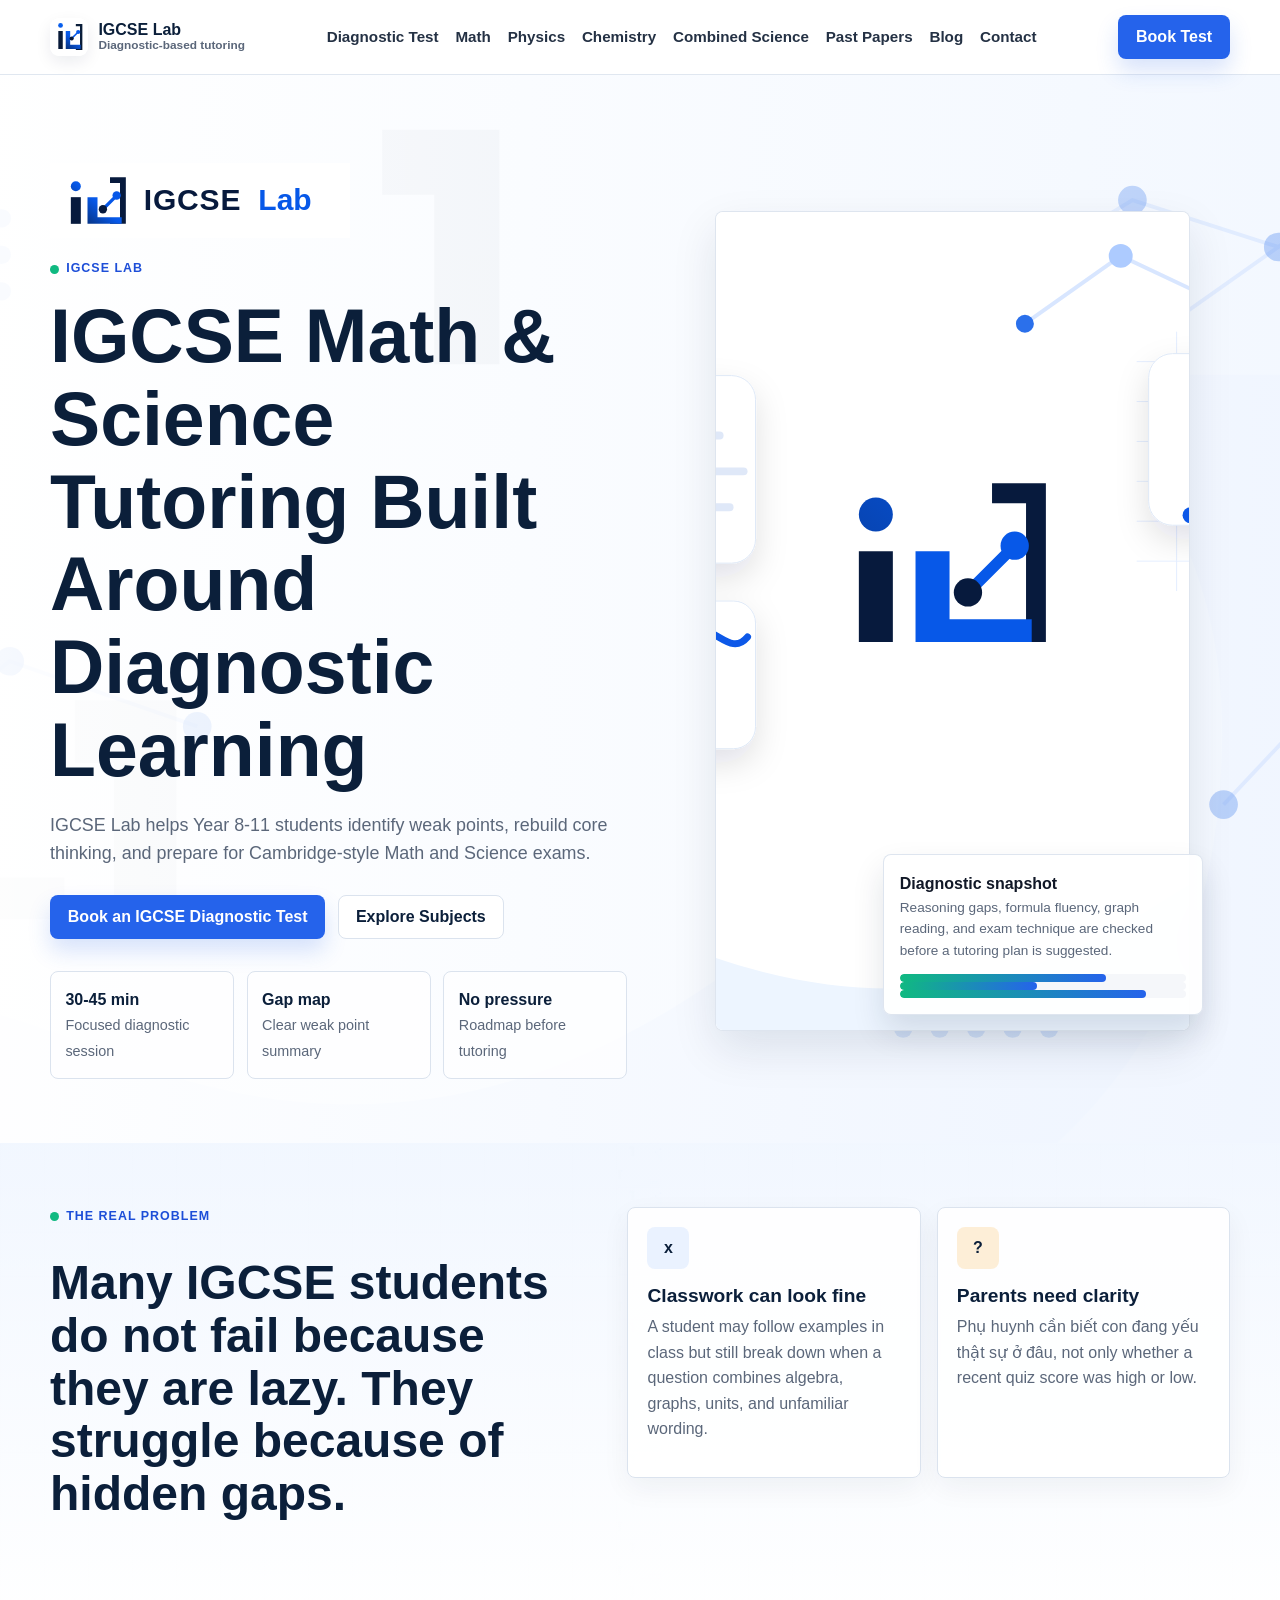
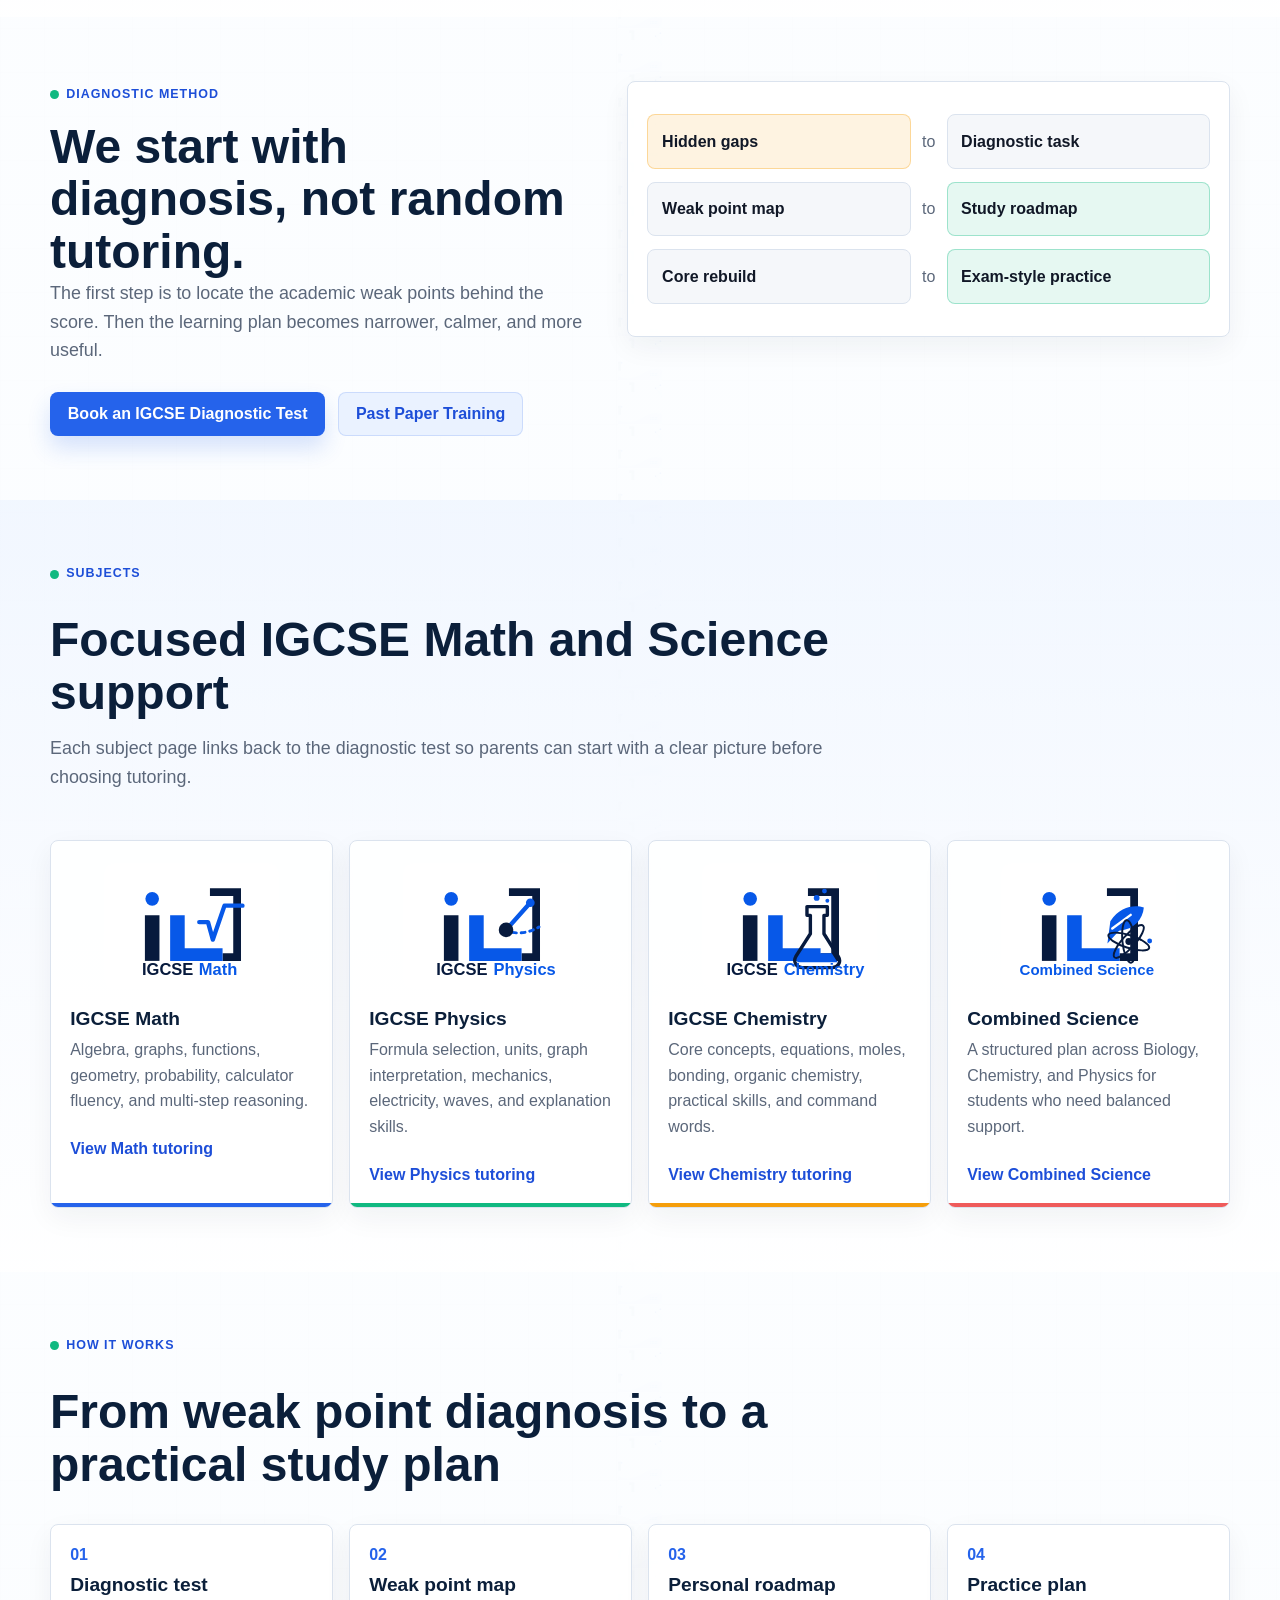
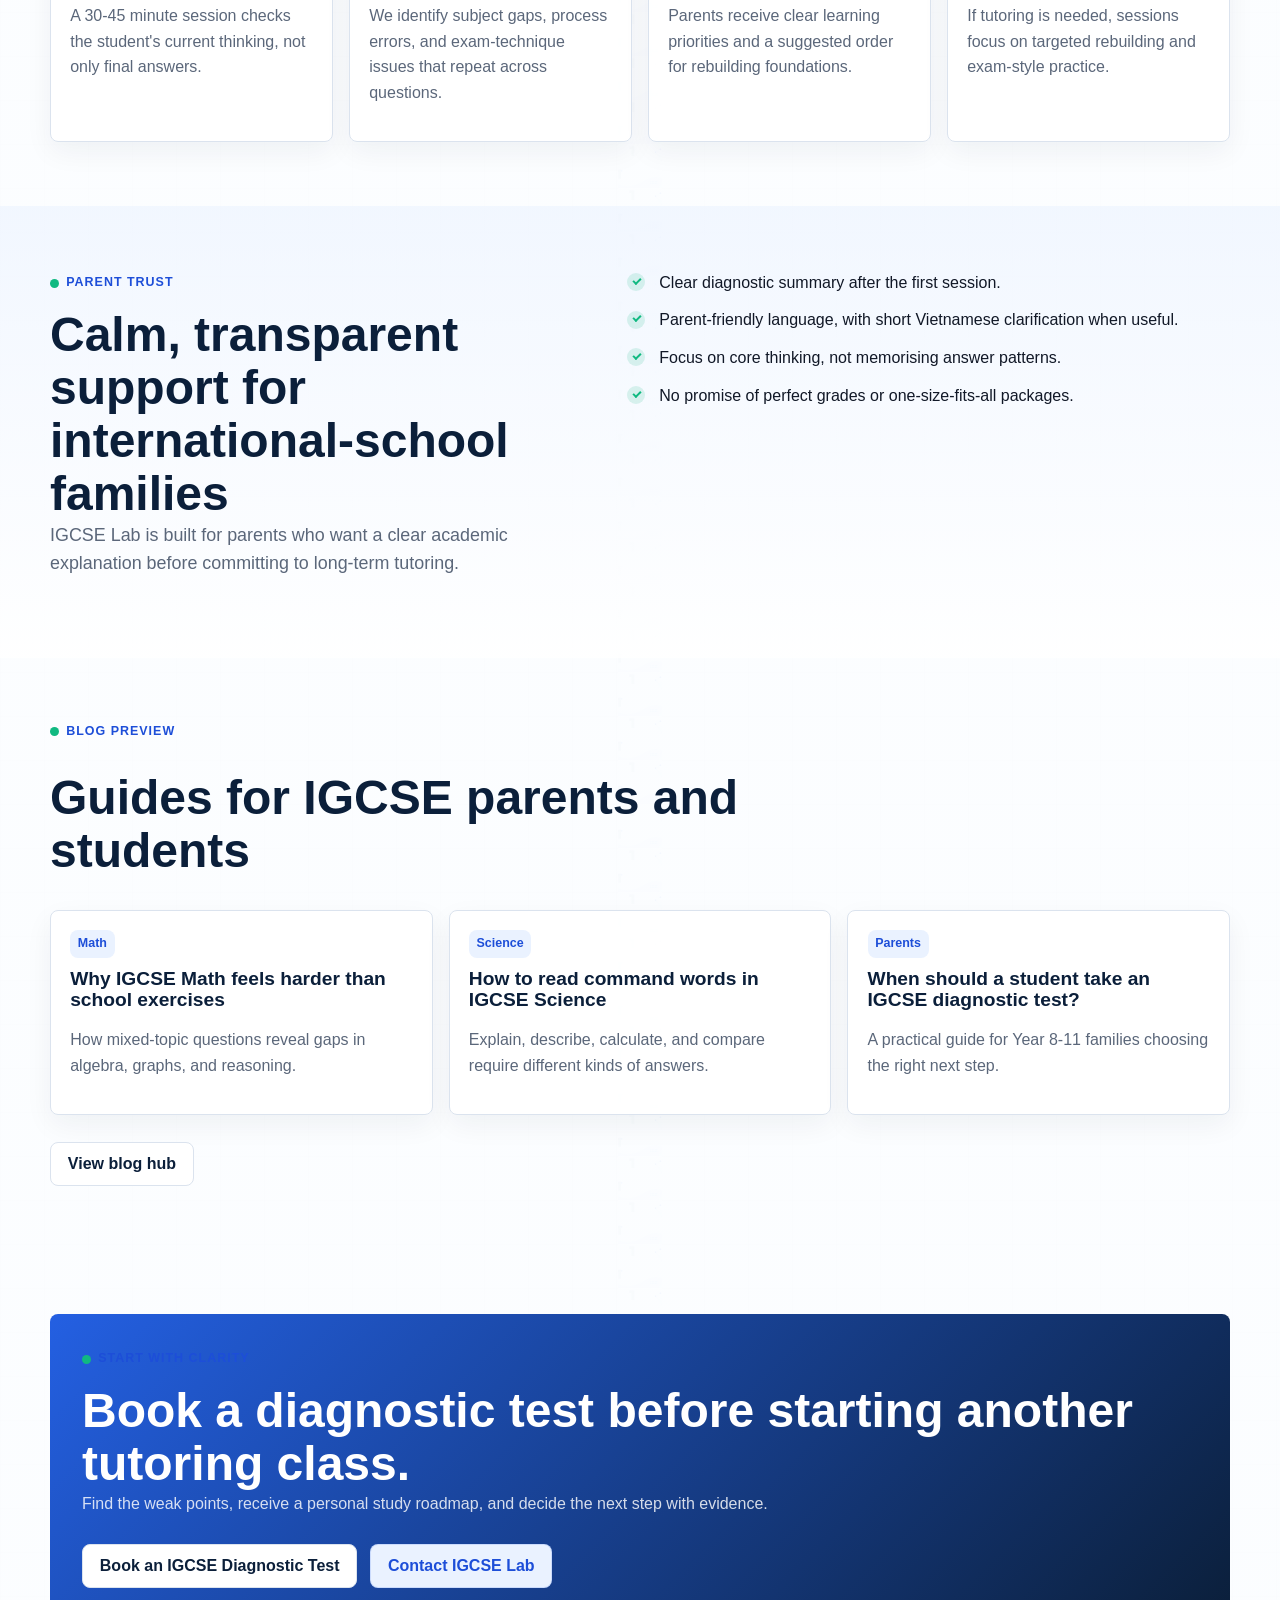
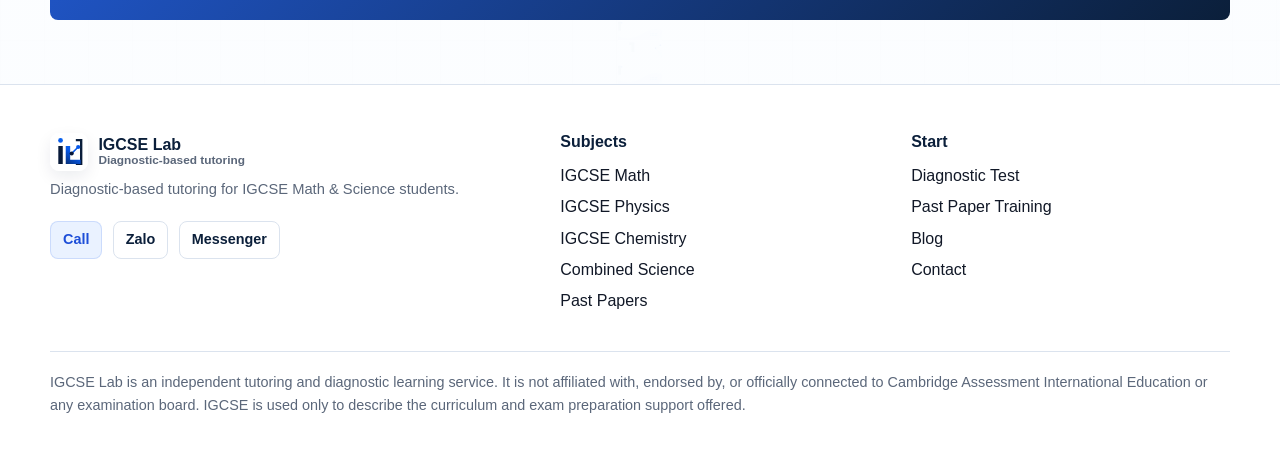
==== commit 3f699abf: "update website content" ====
--- a/index.html
+++ b/index.html
@@ -6,11 +6,12 @@
     <title>IGCSE Math & Science Tutoring Built Around Diagnostic Learning | IGCSE Lab</title>
     <meta name="description" content="IGCSE Lab helps Year 8-11 students identify weak points, rebuild core thinking, and prepare for Cambridge-style Math and Science exams.">
     <link rel="canonical" href="https://igcselab.com/">
+    <link rel="icon" href="assets/img/brand/favicon.svg" type="image/svg+xml">
     <meta property="og:title" content="IGCSE Math & Science Tutoring Built Around Diagnostic Learning | IGCSE Lab">
     <meta property="og:description" content="Diagnostic-based tutoring for IGCSE Math and Science students in Vietnam.">
     <meta property="og:image" content="https://igcselab.com/assets/img/igcse-diagnostic-workspace.png">
     <meta property="og:type" content="website">
-    <link rel="preload" as="image" href="assets/img/igcse-diagnostic-workspace.webp" type="image/webp">
+    <link rel="preload" as="image" href="assets/img/brand/brand-hero.svg" type="image/svg+xml">
     <link rel="stylesheet" href="assets/css/styles.css">
     <script type="application/ld+json">
       {
@@ -29,7 +30,7 @@
     <header class="site-header">
       <div class="nav-shell">
         <a class="brand" href="./" aria-label="IGCSE Lab homepage">
-          <span class="brand-mark">IL</span>
+          <span class="brand-mark"><img src="assets/img/brand/igcse-lab-symbol.svg" alt="" width="38" height="38"></span>
           <span class="brand-copy">IGCSE Lab <small>Diagnostic-based tutoring</small></span>
         </a>
         <nav class="nav-links" data-nav-links aria-label="Main navigation">
@@ -54,6 +55,7 @@
       <section class="hero">
         <div class="container hero-grid">
           <div class="hero-copy">
+            <img class="hero-logo" src="assets/img/brand/igcse-lab-logo.svg" width="720" height="180" alt="IGCSE Lab">
             <span class="eyebrow">IGCSE Lab</span>
             <h1>IGCSE Math &amp; Science Tutoring Built Around Diagnostic Learning</h1>
             <p class="subtitle">IGCSE Lab helps Year 8-11 students identify weak points, rebuild core thinking, and prepare for Cambridge-style Math and Science exams.</p>
@@ -68,7 +70,7 @@
             </div>
           </div>
           <figure class="hero-media">
-            <img src="assets/img/igcse-diagnostic-workspace.webp" width="1536" height="1024" alt="Diagnostic learning workspace with study roadmap, math notes, science notes, and exam practice materials">
+            <img src="assets/img/brand/brand-hero.svg" width="1200" height="820" alt="IGCSE Lab diagnostic learning visual with charts, math grid, science flask, and study progress">
             <figcaption class="metric-strip">
               <strong>Diagnostic snapshot</strong>
               <span>Reasoning gaps, formula fluency, graph reading, and exam technique are checked before a tutoring plan is suggested.</span>
@@ -143,25 +145,25 @@
           </div>
           <div class="grid grid-4">
             <article class="subject-card">
-              <span class="icon">M</span>
+              <img class="subject-symbol" src="assets/img/brand/subject-math.svg" alt="IGCSE Math symbol" width="360" height="260">
               <h3>IGCSE Math</h3>
               <p>Algebra, graphs, functions, geometry, probability, calculator fluency, and multi-step reasoning.</p>
               <a href="igcse-math-tutor/">View Math tutoring</a>
             </article>
             <article class="subject-card">
-              <span class="icon icon-green">P</span>
+              <img class="subject-symbol" src="assets/img/brand/subject-physics.svg" alt="IGCSE Physics symbol" width="360" height="260">
               <h3>IGCSE Physics</h3>
               <p>Formula selection, units, graph interpretation, mechanics, electricity, waves, and explanation skills.</p>
               <a href="igcse-physics-tutor/">View Physics tutoring</a>
             </article>
             <article class="subject-card">
-              <span class="icon icon-amber">C</span>
+              <img class="subject-symbol" src="assets/img/brand/subject-chemistry.svg" alt="IGCSE Chemistry symbol" width="360" height="260">
               <h3>IGCSE Chemistry</h3>
               <p>Core concepts, equations, moles, bonding, organic chemistry, practical skills, and command words.</p>
               <a href="igcse-chemistry-tutor/">View Chemistry tutoring</a>
             </article>
             <article class="subject-card">
-              <span class="icon icon-rose">S</span>
+              <img class="subject-symbol" src="assets/img/brand/subject-combined-science.svg" alt="IGCSE Combined Science symbol" width="360" height="260">
               <h3>Combined Science</h3>
               <p>A structured plan across Biology, Chemistry, and Physics for students who need balanced support.</p>
               <a href="igcse-combined-science-tutor/">View Combined Science</a>
@@ -262,7 +264,7 @@
         <div class="footer-grid">
           <div>
             <a class="brand" href="./">
-              <span class="brand-mark">IL</span>
+              <span class="brand-mark"><img src="assets/img/brand/igcse-lab-symbol.svg" alt="" width="38" height="38"></span>
               <span class="brand-copy">IGCSE Lab <small>Diagnostic-based tutoring</small></span>
             </a>
             <p class="microcopy">Diagnostic-based tutoring for IGCSE Math &amp; Science students.</p><div class="footer-contact-actions" aria-label="Quick contact links"><!-- TODO: replace with official IGCSE Lab contact --><a class="button button-soft" href="tel:+84XXXXXXXXX">Call</a><!-- TODO: replace with official IGCSE Lab contact --><a class="button button-secondary" href="https://zalo.me/XXXXXXXXXX">Zalo</a><!-- TODO: replace with official IGCSE Lab contact --><a class="button button-secondary" href="https://m.me/igcselab">Messenger</a></div>
--- a/assets/css/styles.css
+++ b/assets/css/styles.css
@@ -28,6 +28,8 @@
   margin: 0;
   color: var(--text);
   background:
+    linear-gradient(rgba(251, 253, 255, 0.9), rgba(251, 253, 255, 0.9)),
+    url("../img/brand/brand-pattern.svg") top center / 1440px auto repeat-y,
     linear-gradient(90deg, rgba(11, 31, 58, 0.035) 1px, transparent 1px),
     linear-gradient(rgba(11, 31, 58, 0.03) 1px, transparent 1px),
     #fbfcfe;
@@ -111,15 +113,20 @@
 }
 
 .brand-mark {
-  display: grid;
+  display: inline-grid;
   width: 38px;
   height: 38px;
   place-items: center;
-  color: var(--white);
-  background: linear-gradient(135deg, var(--navy), var(--blue));
-  border-radius: var(--radius);
-  font-size: 0.86rem;
-  letter-spacing: 0;
+  overflow: hidden;
+  border-radius: 9px;
+  background: #ffffff;
+  box-shadow: 0 6px 16px rgba(11, 31, 58, 0.08);
+}
+
+.brand-mark img {
+  width: 100%;
+  height: 100%;
+  object-fit: contain;
 }
 
 .brand-copy {
@@ -227,12 +234,17 @@
 
 .hero {
   padding: 5.5rem 0 4rem;
+  background:
+    linear-gradient(90deg, rgba(255, 255, 255, 0.92), rgba(234, 242, 255, 0.46)),
+    url("../img/brand/brand-pattern.svg") center top / cover no-repeat;
 }
 
 .page-hero {
   padding: 4.5rem 0 3rem;
   background:
     radial-gradient(circle at 14% 18%, rgba(16, 185, 129, 0.12), transparent 25rem),
+    linear-gradient(rgba(255, 255, 255, 0.86), rgba(247, 250, 255, 0.9)),
+    url("../img/brand/brand-pattern.svg") center top / cover no-repeat,
     linear-gradient(180deg, #ffffff 0%, #f7faff 100%);
 }
 
@@ -245,6 +257,12 @@
 
 .hero-copy {
   max-width: 680px;
+}
+
+.hero-logo {
+  width: min(300px, 72vw);
+  height: auto;
+  margin: 0 0 1.1rem;
 }
 
 .eyebrow {
@@ -300,6 +318,26 @@
   margin: 1.2rem 0 0;
 }
 
+.subject-hero-badge {
+  display: inline-flex;
+  align-items: center;
+  gap: 0.8rem;
+  margin-top: 1.4rem;
+  padding: 0.7rem 0.95rem;
+  border: 1px solid rgba(219, 227, 238, 0.9);
+  border-radius: var(--radius);
+  background: rgba(255, 255, 255, 0.88);
+  box-shadow: 0 10px 28px rgba(11, 31, 58, 0.06);
+  color: var(--navy);
+  font-weight: 800;
+}
+
+.subject-hero-badge img {
+  width: 56px;
+  height: 42px;
+  object-fit: contain;
+}
+
 .hero-actions,
 .section-actions {
   display: flex;
@@ -343,6 +381,7 @@
   border: 1px solid rgba(219, 227, 238, 0.9);
   border-radius: var(--radius);
   box-shadow: var(--shadow);
+  background: #ffffff;
 }
 
 .metric-strip {
@@ -482,6 +521,18 @@
   position: relative;
   overflow: hidden;
   min-height: 240px;
+}
+
+.subject-card .subject-symbol {
+  display: block;
+  width: min(190px, 72%);
+  max-height: 132px;
+  margin: 0 auto 1rem;
+  object-fit: contain;
+}
+
+.subject-card .subject-symbol + h3 {
+  margin-top: 0.2rem;
 }
 
 .subject-card::after {
